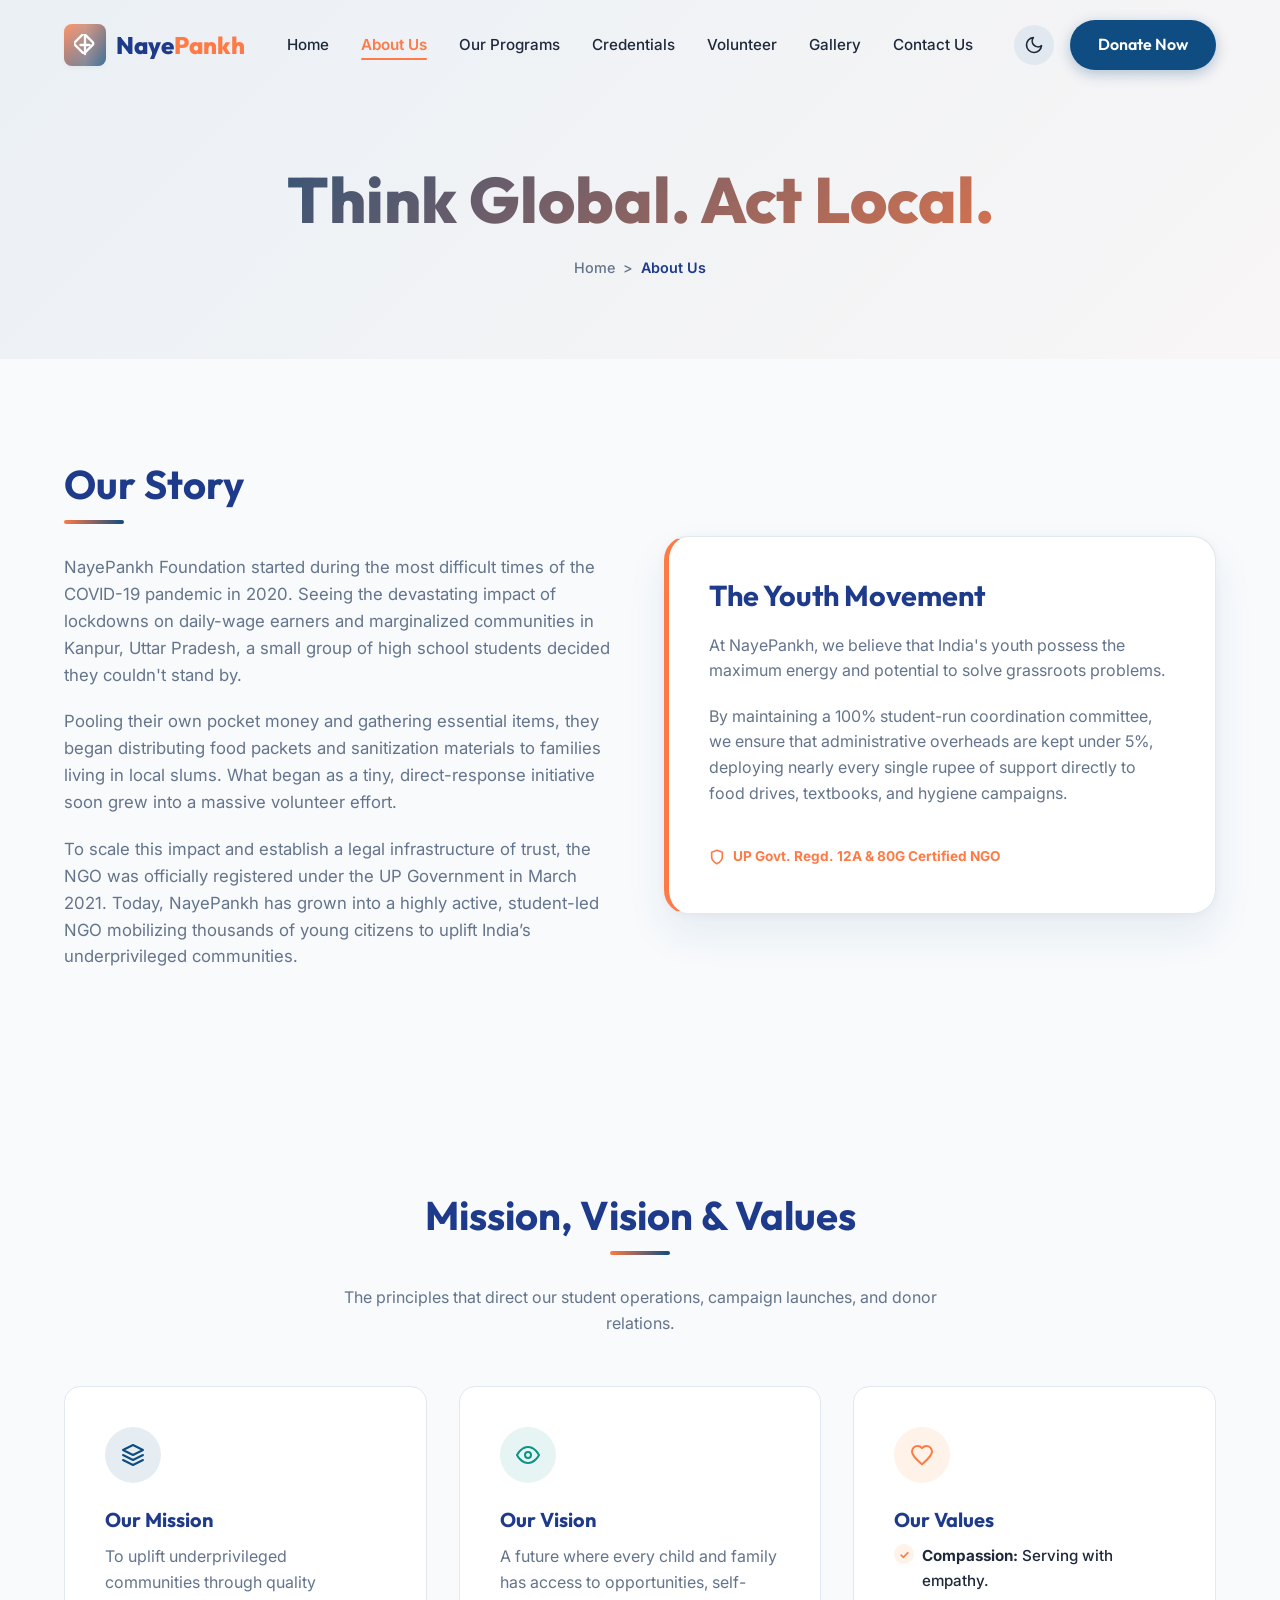
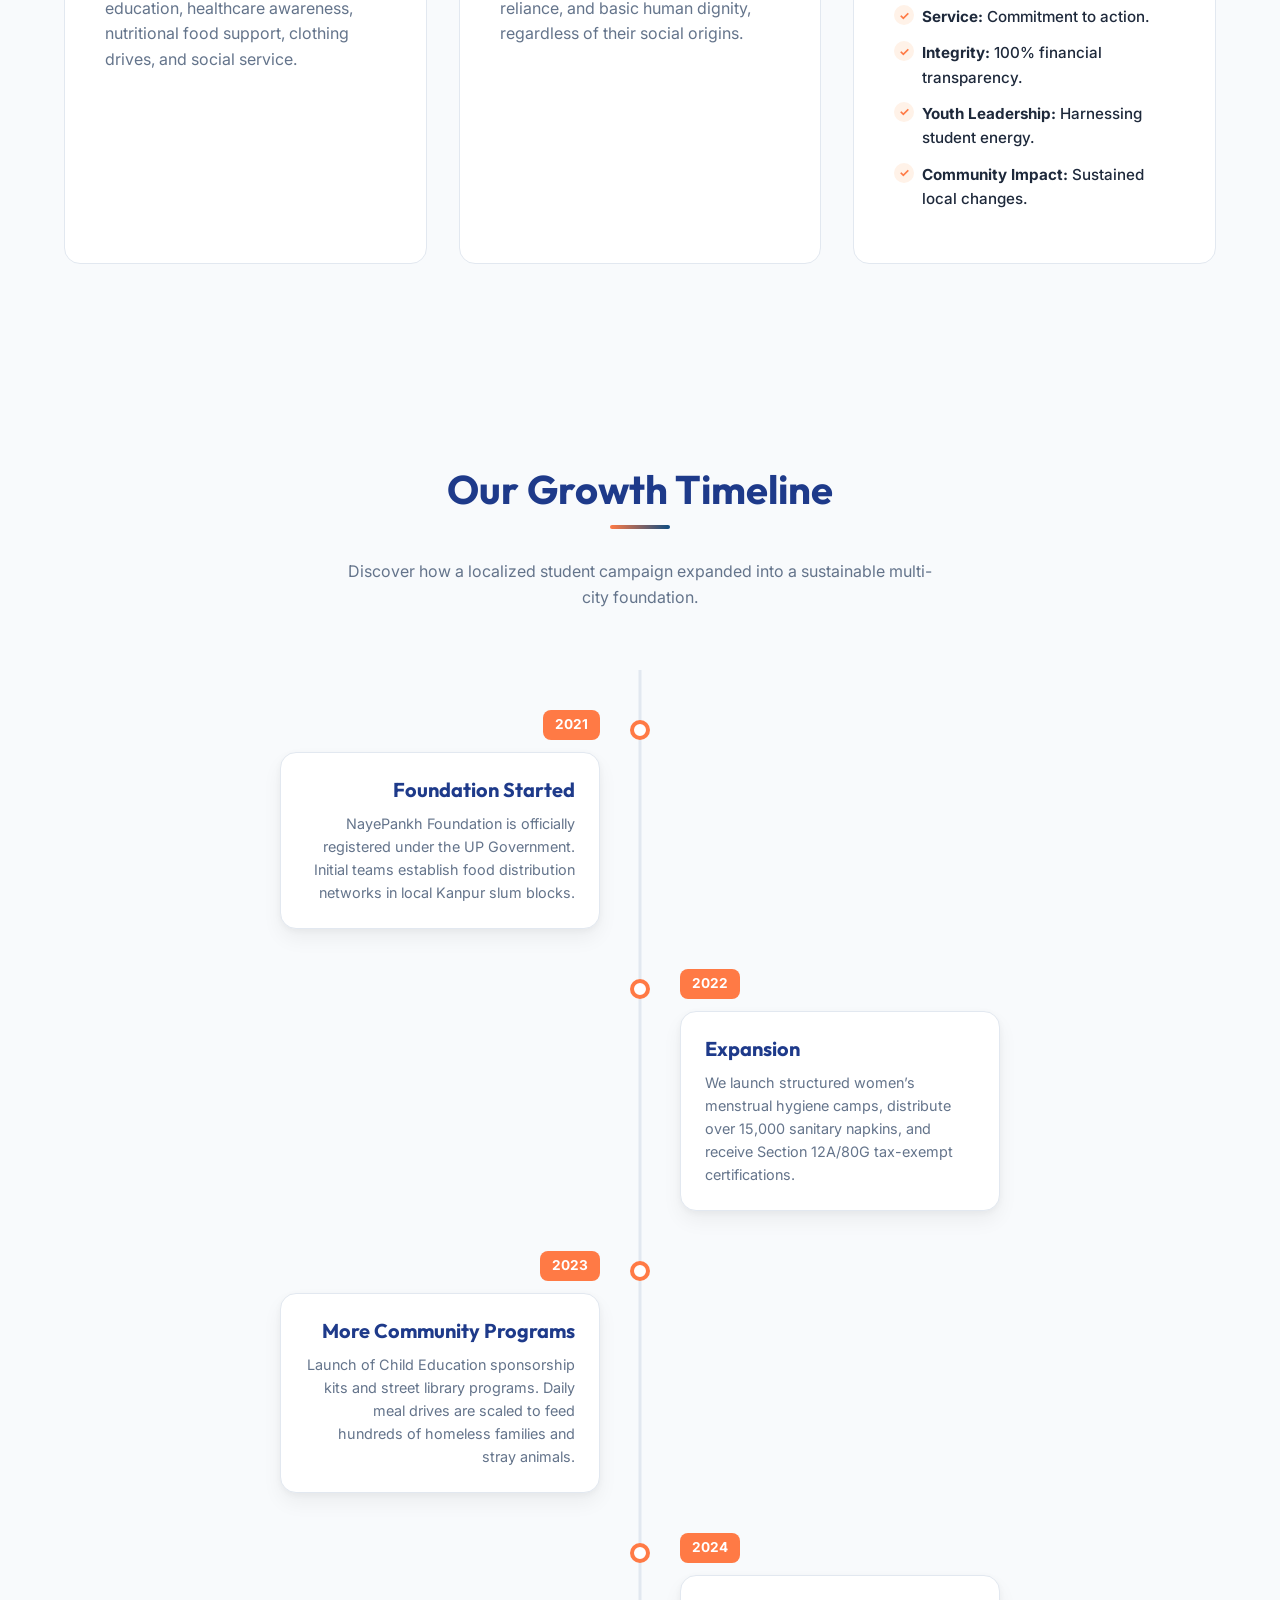
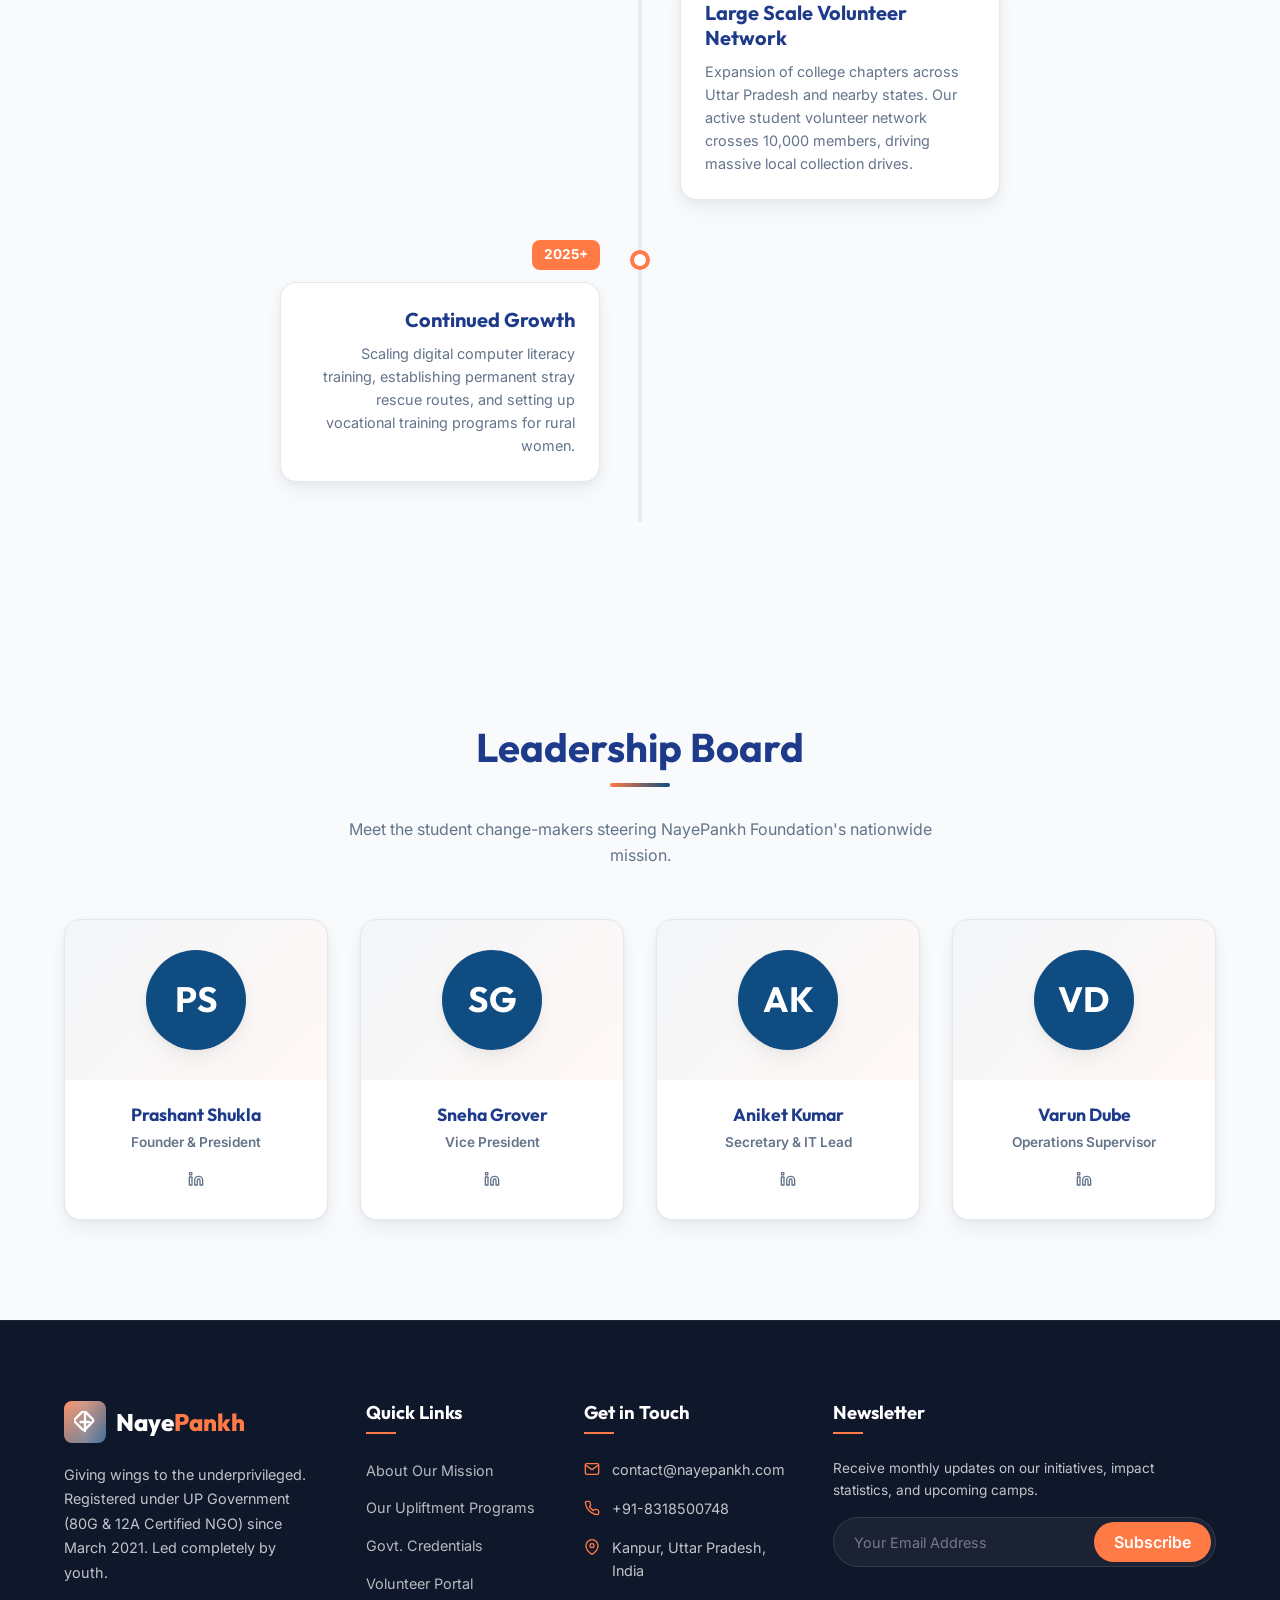
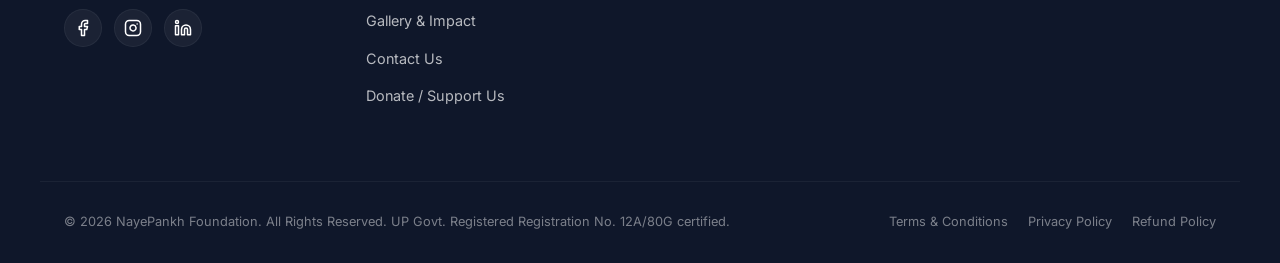
==== about.html @ 816a8b4f "first commit" ====
<!DOCTYPE html>
<html lang="en">
<head>
  <meta charset="UTF-8">
  <meta name="viewport" content="width=device-width, initial-scale=1.0">
  <meta name="description" content="Learn about NayePankh Foundation's journey. Discover our story, mission, vision, values, and timeline of growth since starting during the pandemic in 2021.">
  <title>About Our Mission | NayePankh Foundation</title>
  <link rel="stylesheet" href="css/style.css">
</head>
<body>

  <!-- ==========================================
       HEADER & NAVIGATION
       ========================================== -->
  <header class="navbar-wrapper">
    <div class="container navbar">
      <a href="index.html" class="logo">
        <div class="logo-icon">
          <svg xmlns="http://www.w3.org/2000/svg" width="22" height="22" viewBox="0 0 24 24" fill="none" stroke="currentColor" stroke-width="2.5" stroke-linecap="round" stroke-linejoin="round">
            <path d="M20.37 8.91l-8.17-8.17a2.12 2.12 0 0 0-3 0l-8.17 8.17a2.12 2.12 0 0 0 0 3l8.17 8.17a2.12 2.12 0 0 0 3 0l8.17-8.17a2.12 2.12 0 0 0 0-3z"></path>
            <path d="M12 2v20"></path>
            <path d="M17 12H7"></path>
          </svg>
        </div>
        <div class="logo-text">Naye<span>Pankh</span></div>
      </a>

      <nav>
        <ul class="nav-menu">
          <li><a href="index.html" class="nav-link">Home</a></li>
          <li><a href="about.html" class="nav-link active">About Us</a></li>
          <li><a href="programs.html" class="nav-link">Our Programs</a></li>
          <li><a href="certificates.html" class="nav-link">Credentials</a></li>
          <li><a href="volunteer.html" class="nav-link">Volunteer</a></li>
          <li><a href="gallery.html" class="nav-link">Gallery</a></li>
          <li><a href="contact.html" class="nav-link">Contact Us</a></li>
        </ul>
      </nav>

      <div class="nav-actions">
        <button id="theme-toggle" class="theme-toggle" aria-label="Toggle Dark/Light Mode">
          <!-- SVG icon loaded by JS -->
        </button>
        <a href="donate.html" class="btn btn-primary">Donate Now</a>
        <div class="hamburger" aria-label="Open Mobile Menu" id="hamburger-menu">
          <span></span>
          <span></span>
          <span></span>
        </div>
      </div>
    </div>
  </header>

  <!-- ==========================================
       PAGE HERO
       ========================================== -->
  <section class="page-hero">
    <div class="container reveal-fade">
      <h1 class="text-gradient">Think Global. Act Local.</h1>
      <div class="breadcrumb">
        <a href="index.html">Home</a>
        <span class="breadcrumb-separator">&gt;</span>
        <span class="breadcrumb-current">About Us</span>
      </div>
    </div>
  </section>

  <!-- ==========================================
       OUR STORY SECTION
       ========================================== -->
  <section class="section-padding reveal">
    <div class="container grid-2">
      <div>
        <h2 class="decorated">Our Story</h2>
        <p style="margin-bottom: 20px; font-size: 1.05rem; color: var(--text-muted);">
          NayePankh Foundation started during the most difficult times of the COVID-19 pandemic in 2020. Seeing the devastating impact of lockdowns on daily-wage earners and marginalized communities in Kanpur, Uttar Pradesh, a small group of high school students decided they couldn't stand by.
        </p>
        <p style="margin-bottom: 20px; font-size: 1.05rem; color: var(--text-muted);">
          Pooling their own pocket money and gathering essential items, they began distributing food packets and sanitization materials to families living in local slums. What began as a tiny, direct-response initiative soon grew into a massive volunteer effort.
        </p>
        <p style="margin-bottom: 20px; font-size: 1.05rem; color: var(--text-muted);">
          To scale this impact and establish a legal infrastructure of trust, the NGO was officially registered under the UP Government in March 2021. Today, NayePankh has grown into a highly active, student-led NGO mobilizing thousands of young citizens to uplift India’s underprivileged communities.
        </p>
      </div>

      <div class="founder-card reveal delay-200" style="padding: 40px; border-left: 5px solid var(--accent);">
        <h3 style="margin-bottom: 20px;">The Youth Movement</h3>
        <p style="font-size: 1rem; color: var(--text-muted); margin-bottom: 20px;">
          At NayePankh, we believe that India's youth possess the maximum energy and potential to solve grassroots problems. 
        </p>
        <p style="font-size: 1rem; color: var(--text-muted); margin-bottom: 24px;">
          By maintaining a 100% student-run coordination committee, we ensure that administrative overheads are kept under 5%, deploying nearly every single rupee of support directly to food drives, textbooks, and hygiene campaigns.
        </p>
        <div class="tax-badge" style="display: inline-flex; align-items: center; gap: 8px; font-weight: 700; color: var(--accent);">
          <svg xmlns="http://www.w3.org/2000/svg" width="16" height="16" viewBox="0 0 24 24" fill="none" stroke="currentColor" stroke-width="2.5" stroke-linecap="round" stroke-linejoin="round"><path d="M12 22s8-4 8-10V5l-8-3-8 3v7c0 6 8 10 8 10z"></path></svg>
          UP Govt. Regd. 12A & 80G Certified NGO
        </div>
      </div>
    </div>
  </section>

  <!-- ==========================================
       MISSION, VISION & VALUES SECTION
       ========================================== -->
  <section class="section-padding initiatives-section reveal">
    <div class="container">
      <h2 class="decorated center">Mission, Vision & Values</h2>
      <p style="text-align: center; max-width: 600px; margin: 0 auto 50px auto; color: var(--text-muted);">
        The principles that direct our student operations, campaign launches, and donor relations.
      </p>

      <div class="grid-3">
        <!-- Mission Card -->
        <div class="benefit-card reveal delay-100" style="display: flex; flex-direction: column;">
          <div class="benefit-icon-circle" style="background-color: rgba(15, 76, 129, 0.1); color: var(--primary);">
            <svg xmlns="http://www.w3.org/2000/svg" width="24" height="24" viewBox="0 0 24 24" fill="none" stroke="currentColor" stroke-width="2" stroke-linecap="round" stroke-linejoin="round">
              <polygon points="12 2 2 7 12 12 22 7 12 2"></polygon>
              <polyline points="2 17 12 22 22 17"></polyline>
              <polyline points="2 12 12 17 22 12"></polyline>
            </svg>
          </div>
          <h3>Our Mission</h3>
          <p style="font-size: 1rem; line-height: 1.6; flex: 1;">
            To uplift underprivileged communities through quality education, healthcare awareness, nutritional food support, clothing drives, and social service.
          </p>
        </div>

        <!-- Vision Card -->
        <div class="benefit-card reveal delay-200" style="display: flex; flex-direction: column;">
          <div class="benefit-icon-circle" style="background-color: rgba(13, 148, 136, 0.1); color: var(--secondary);">
            <svg xmlns="http://www.w3.org/2000/svg" width="24" height="24" viewBox="0 0 24 24" fill="none" stroke="currentColor" stroke-width="2" stroke-linecap="round" stroke-linejoin="round">
              <path d="M1 12s4-8 11-8 11 8 11 8-4 8-11 8-11-8-11-8z"></path>
              <circle cx="12" cy="12" r="3"></circle>
            </svg>
          </div>
          <h3>Our Vision</h3>
          <p style="font-size: 1rem; line-height: 1.6; flex: 1;">
            A future where every child and family has access to opportunities, self-reliance, and basic human dignity, regardless of their social origins.
          </p>
        </div>

        <!-- Values Card -->
        <div class="benefit-card reveal delay-300" style="display: flex; flex-direction: column;">
          <div class="benefit-icon-circle">
            <svg xmlns="http://www.w3.org/2000/svg" width="24" height="24" viewBox="0 0 24 24" fill="none" stroke="currentColor" stroke-width="2" stroke-linecap="round" stroke-linejoin="round">
              <path d="M12 21.35l-1.45-1.32C5.4 15.36 2 12.28 2 8.5 2 5.42 4.42 3 7.5 3c1.74 0 3.41.81 4.5 2.09C13.09 3.81 14.76 3 16.5 3 19.58 3 22 5.42 22 8.5c0 3.78-3.4 6.86-8.55 11.54L12 21.35z"></path>
            </svg>
          </div>
          <h3>Our Values</h3>
          <ul class="program-highlights" style="margin-bottom: 0; font-size: 0.95rem; flex: 1;">
            <li><strong>Compassion:</strong> Serving with empathy.</li>
            <li><strong>Service:</strong> Commitment to action.</li>
            <li><strong>Integrity:</strong> 100% financial transparency.</li>
            <li><strong>Youth Leadership:</strong> Harnessing student energy.</li>
            <li><strong>Community Impact:</strong> Sustained local changes.</li>
          </ul>
        </div>
      </div>
    </div>
  </section>

  <!-- ==========================================
       TIMELINE SECTION
       ========================================== -->
  <section class="section-padding reveal">
    <div class="container">
      <h2 class="decorated center">Our Growth Timeline</h2>
      <p style="text-align: center; color: var(--text-muted); max-width: 600px; margin: 0 auto 40px auto;">
        Discover how a localized student campaign expanded into a sustainable multi-city foundation.
      </p>

      <div class="timeline">
        <!-- Year 2021 -->
        <div class="timeline-item reveal-left">
          <span class="timeline-badge">2021</span>
          <div class="timeline-card">
            <h4>Foundation Started</h4>
            <p>NayePankh Foundation is officially registered under the UP Government. Initial teams establish food distribution networks in local Kanpur slum blocks.</p>
          </div>
        </div>

        <!-- Year 2022 -->
        <div class="timeline-item reveal-right">
          <span class="timeline-badge">2022</span>
          <div class="timeline-card">
            <h4>Expansion</h4>
            <p>We launch structured women’s menstrual hygiene camps, distribute over 15,000 sanitary napkins, and receive Section 12A/80G tax-exempt certifications.</p>
          </div>
        </div>

        <!-- Year 2023 -->
        <div class="timeline-item reveal-left">
          <span class="timeline-badge">2023</span>
          <div class="timeline-card">
            <h4>More Community Programs</h4>
            <p>Launch of Child Education sponsorship kits and street library programs. Daily meal drives are scaled to feed hundreds of homeless families and stray animals.</p>
          </div>
        </div>

        <!-- Year 2024 -->
        <div class="timeline-item reveal-right">
          <span class="timeline-badge">2024</span>
          <div class="timeline-card">
            <h4>Large Scale Volunteer Network</h4>
            <p>Expansion of college chapters across Uttar Pradesh and nearby states. Our active student volunteer network crosses 10,000 members, driving massive local collection drives.</p>
          </div>
        </div>

        <!-- Year 2025+ -->
        <div class="timeline-item reveal-left">
          <span class="timeline-badge">2025+</span>
          <div class="timeline-card">
            <h4>Continued Growth</h4>
            <p>Scaling digital computer literacy training, establishing permanent stray rescue routes, and setting up vocational training programs for rural women.</p>
          </div>
        </div>
      </div>
    </div>
  </section>

  <!-- ==========================================
       TEAM SECTION
       ========================================== -->
  <section class="section-padding initiatives-section reveal">
    <div class="container">
      <h2 class="decorated center">Leadership Board</h2>
      <p style="text-align: center; color: var(--text-muted); max-width: 600px; margin: 0 auto 40px auto;">
        Meet the student change-makers steering NayePankh Foundation's nationwide mission.
      </p>

      <div class="team-grid">
        <!-- Member 1 -->
        <div class="team-member reveal delay-100">
          <div class="team-avatar-wrapper">
            <div class="team-avatar-circle">PS</div>
          </div>
          <div class="team-info">
            <h4>Prashant Shukla</h4>
            <p>Founder & President</p>
            <div class="team-socials">
              <a href="#" aria-label="LinkedIn"><svg xmlns="http://www.w3.org/2000/svg" width="16" height="16" viewBox="0 0 24 24" fill="none" stroke="currentColor" stroke-width="2" stroke-linecap="round" stroke-linejoin="round"><path d="M16 8a6 6 0 0 1 6 6v7h-4v-7a2 2 0 0 0-2-2 2 2 0 0 0-2 2v7h-4v-7a6 6 0 0 1 6-6z"></path><rect x="2" y="9" width="4" height="12"></rect><circle cx="4" cy="4" r="2"></circle></svg></a>
            </div>
          </div>
        </div>

        <!-- Member 2 -->
        <div class="team-member reveal delay-200">
          <div class="team-avatar-wrapper">
            <div class="team-avatar-circle">SG</div>
          </div>
          <div class="team-info">
            <h4>Sneha Grover</h4>
            <p>Vice President</p>
            <div class="team-socials">
              <a href="#" aria-label="LinkedIn"><svg xmlns="http://www.w3.org/2000/svg" width="16" height="16" viewBox="0 0 24 24" fill="none" stroke="currentColor" stroke-width="2" stroke-linecap="round" stroke-linejoin="round"><path d="M16 8a6 6 0 0 1 6 6v7h-4v-7a2 2 0 0 0-2-2 2 2 0 0 0-2 2v7h-4v-7a6 6 0 0 1 6-6z"></path><rect x="2" y="9" width="4" height="12"></rect><circle cx="4" cy="4" r="2"></circle></svg></a>
            </div>
          </div>
        </div>

        <!-- Member 3 -->
        <div class="team-member reveal delay-300">
          <div class="team-avatar-wrapper">
            <div class="team-avatar-circle">AK</div>
          </div>
          <div class="team-info">
            <h4>Aniket Kumar</h4>
            <p>Secretary & IT Lead</p>
            <div class="team-socials">
              <a href="#" aria-label="LinkedIn"><svg xmlns="http://www.w3.org/2000/svg" width="16" height="16" viewBox="0 0 24 24" fill="none" stroke="currentColor" stroke-width="2" stroke-linecap="round" stroke-linejoin="round"><path d="M16 8a6 6 0 0 1 6 6v7h-4v-7a2 2 0 0 0-2-2 2 2 0 0 0-2 2v7h-4v-7a6 6 0 0 1 6-6z"></path><rect x="2" y="9" width="4" height="12"></rect><circle cx="4" cy="4" r="2"></circle></svg></a>
            </div>
          </div>
        </div>

        <!-- Member 4 -->
        <div class="team-member reveal delay-400">
          <div class="team-avatar-wrapper">
            <div class="team-avatar-circle">VD</div>
          </div>
          <div class="team-info">
            <h4>Varun Dube</h4>
            <p>Operations Supervisor</p>
            <div class="team-socials">
              <a href="#" aria-label="LinkedIn"><svg xmlns="http://www.w3.org/2000/svg" width="16" height="16" viewBox="0 0 24 24" fill="none" stroke="currentColor" stroke-width="2" stroke-linecap="round" stroke-linejoin="round"><path d="M16 8a6 6 0 0 1 6 6v7h-4v-7a2 2 0 0 0-2-2 2 2 0 0 0-2 2v7h-4v-7a6 6 0 0 1 6-6z"></path><rect x="2" y="9" width="4" height="12"></rect><circle cx="4" cy="4" r="2"></circle></svg></a>
            </div>
          </div>
        </div>
      </div>
    </div>
  </section>

  <!-- ==========================================
       FOOTER
       ========================================== -->
  <footer class="footer">
    <div class="container footer-grid">
      <div class="footer-col footer-about">
        <a href="index.html" class="logo" style="color: white; margin-bottom: 20px;">
          <div class="logo-icon">
            <svg xmlns="http://www.w3.org/2000/svg" width="22" height="22" viewBox="0 0 24 24" fill="none" stroke="currentColor" stroke-width="2.5" stroke-linecap="round" stroke-linejoin="round">
              <path d="M20.37 8.91l-8.17-8.17a2.12 2.12 0 0 0-3 0l-8.17 8.17a2.12 2.12 0 0 0 0 3l8.17 8.17a2.12 2.12 0 0 0 3 0l8.17-8.17a2.12 2.12 0 0 0 0-3z"></path>
              <path d="M12 2v20"></path>
              <path d="M17 12H7"></path>
            </svg>
          </div>
          <div class="logo-text">Naye<span>Pankh</span></div>
        </a>
        <p>
          Giving wings to the underprivileged. Registered under UP Government (80G & 12A Certified NGO) since March 2021. Led completely by youth.
        </p>
        
        <div class="social-icons">
          <a href="#" class="social-icon" aria-label="Facebook"><svg xmlns="http://www.w3.org/2000/svg" width="18" height="18" viewBox="0 0 24 24" fill="none" stroke="currentColor" stroke-width="2" stroke-linecap="round" stroke-linejoin="round"><path d="M18 2h-3a5 5 0 0 0-5 5v3H7v4h3v8h4v-8h3l1-4h-4V7a1 1 0 0 1 1-1h3z"></path></svg></a>
          <a href="#" class="social-icon" aria-label="Instagram"><svg xmlns="http://www.w3.org/2000/svg" width="18" height="18" viewBox="0 0 24 24" fill="none" stroke="currentColor" stroke-width="2" stroke-linecap="round" stroke-linejoin="round"><rect x="2" y="2" width="20" height="20" rx="5" ry="5"></rect><path d="M16 11.37A4 4 0 1 1 12.63 8 4 4 0 0 1 16 11.37z"></path><line x1="17.5" y1="6.5" x2="17.51" y2="6.5"></line></svg></a>
          <a href="#" class="social-icon" aria-label="LinkedIn"><svg xmlns="http://www.w3.org/2000/svg" width="18" height="18" viewBox="0 0 24 24" fill="none" stroke="currentColor" stroke-width="2" stroke-linecap="round" stroke-linejoin="round"><path d="M16 8a6 6 0 0 1 6 6v7h-4v-7a2 2 0 0 0-2-2 2 2 0 0 0-2 2v7h-4v-7a6 6 0 0 1 6-6z"></path><rect x="2" y="9" width="4" height="12"></rect><circle cx="4" cy="4" r="2"></circle></svg></a>
        </div>
      </div>

      <div class="footer-col">
        <h4>Quick Links</h4>
        <ul class="footer-links">
          <li><a href="about.html">About Our Mission</a></li>
          <li><a href="programs.html">Our Upliftment Programs</a></li>
          <li><a href="certificates.html">Govt. Credentials</a></li>
          <li><a href="volunteer.html">Volunteer Portal</a></li>
          <li><a href="gallery.html">Gallery & Impact</a></li>
          <li><a href="contact.html">Contact Us</a></li>
          <li><a href="donate.html">Donate / Support Us</a></li>
        </ul>
      </div>

      <div class="footer-col">
        <h4>Get in Touch</h4>
        <ul class="footer-contact">
          <li>
            <svg xmlns="http://www.w3.org/2000/svg" width="16" height="16" viewBox="0 0 24 24" fill="none" stroke="currentColor" stroke-width="2" stroke-linecap="round" stroke-linejoin="round"><path d="M4 4h16c1.1 0 2 .9 2 2v12c0 1.1-.9 2-2 2H4c-1.1 0-2-.9-2-2V6c0-1.1.9-2 2-2z"></path><polyline points="22,6 12,13 2,6"></polyline></svg>
            contact@nayepankh.com
          </li>
          <li>
            <svg xmlns="http://www.w3.org/2000/svg" width="16" height="16" viewBox="0 0 24 24" fill="none" stroke="currentColor" stroke-width="2" stroke-linecap="round" stroke-linejoin="round"><path d="M22 16.92v3a2 2 0 0 1-2.18 2 19.79 19.79 0 0 1-8.63-3.07 19.5 19.5 0 0 1-6-6 19.79 19.79 0 0 1-3.07-8.67A2 2 0 0 1 4.11 2h3a2 2 0 0 1 2 1.72 12.84 12.84 0 0 0 .7 2.81 2 2 0 0 1-.45 2.11L8.09 9.91a16 16 0 0 0 6 6l1.27-1.27a2 2 0 0 1 2.11-.45 12.84 12.84 0 0 0 2.81.7A2 2 0 0 1 22 16.92z"></path></svg>
            +91-8318500748
          </li>
          <li>
            <svg xmlns="http://www.w3.org/2000/svg" width="16" height="16" viewBox="0 0 24 24" fill="none" stroke="currentColor" stroke-width="2" stroke-linecap="round" stroke-linejoin="round"><path d="M21 10c0 7-9 13-9 13s-9-6-9-13a9 9 0 0 1 18 0z"></path><circle cx="12" cy="10" r="3"></circle></svg>
            Kanpur, Uttar Pradesh, India
          </li>
        </ul>
      </div>

      <div class="footer-col">
        <h4>Newsletter</h4>
        <p style="font-size: 0.85rem; margin-bottom: 15px;">Receive monthly updates on our initiatives, impact statistics, and upcoming camps.</p>
        <form class="subscribe-form" id="newsletter-form">
          <input type="email" placeholder="Your Email Address" required aria-label="Email Address">
          <button type="submit">Subscribe</button>
        </form>
      </div>
    </div>

    <div class="container footer-bottom">
      <p>&copy; 2026 NayePankh Foundation. All Rights Reserved. UP Govt. Registered Registration No. 12A/80G certified.</p>
      <div class="footer-bottom-links">
        <a href="#">Terms & Conditions</a>
        <a href="#">Privacy Policy</a>
        <a href="#">Refund Policy</a>
      </div>
    </div>
  </footer>

  <script src="js/main.js"></script>
</body>
</html>
---- css/style.css ----
/* 
 * NayePankh Foundation - Design System & Stylesheet
 * Custom styles, glassmorphism, responsive utilities, and micro-interactions
 */

@import url('https://fonts.googleapis.com/css2?family=Inter:wght@300;400;500;600;700&family=Outfit:wght@400;500;600;700;800&display=swap');

/* ==========================================
   CSS VARIABLES & DESIGN TOKENS
   ========================================== */
:root {
  /* Colors */
  --primary: #0F4C81;          /* Trust Navy */
  --primary-light: #2563EB;    /* Electric Blue */
  --primary-dark: #1E3A8A;     /* Deep Blue */
  --primary-rgb: 15, 76, 129;
  
  --accent: #FF7A45;           /* Hope Orange */
  --accent-light: #FFF2E8;     /* Soft Tint */
  --accent-dark: #E0531E;      /* Strong Orange */
  --accent-rgb: 255, 122, 69;

  --secondary: #0D9488;        /* Hygiene Teal */
  --secondary-light: #F0FDFA;  /* Teal Tint */
  --secondary-rgb: 13, 148, 136;

  --success: #10B981;
  --danger: #EF4444;
  --warning: #F59E0B;
  
  /* Neutral Palette */
  --bg-main: #F8FAFC;
  --bg-card: #FFFFFF;
  --bg-dark: #0F172A;          /* Slate 900 */
  --text-main: #1E293B;        /* Slate 800 */
  --text-muted: #64748B;       /* Slate 500 */
  --text-light: #F1F5F9;       /* Slate 100 */
  --border-color: #E2E8F0;     /* Slate 200 */
  --border-focus: #93C5FD;
  
  /* Fonts */
  --font-title: 'Outfit', sans-serif;
  --font-body: 'Inter', sans-serif;
  
  /* Shadows */
  --shadow-sm: 0 2px 4px rgba(0, 0, 0, 0.04);
  --shadow-md: 0 10px 20px rgba(0, 0, 0, 0.05), 0 2px 6px rgba(0, 0, 0, 0.04);
  --shadow-lg: 0 20px 40px rgba(15, 76, 129, 0.08), 0 1px 10px rgba(0, 0, 0, 0.04);
  --shadow-accent: 0 10px 20px rgba(255, 122, 69, 0.2);
  --shadow-inset: inset 0 2px 4px rgba(0, 0, 0, 0.06);

  /* Border Radii */
  --radius-sm: 8px;
  --radius-md: 16px;
  --radius-lg: 24px;
  --radius-round: 50px;
  
  /* Transitions */
  --transition-fast: 0.2s cubic-bezier(0.4, 0, 0.2, 1);
  --transition-normal: 0.3s cubic-bezier(0.4, 0, 0.2, 1);
  --transition-slow: 0.5s cubic-bezier(0.4, 0, 0.2, 1);
}

/* Dark Mode Overrides */
[data-theme="dark"] {
  --bg-main: #0B0F19;
  --bg-card: #151F32;
  --text-main: #F1F5F9;
  --text-muted: #94A3B8;
  --border-color: #1E293B;
  --shadow-md: 0 10px 20px rgba(0, 0, 0, 0.3);
  --shadow-lg: 0 20px 40px rgba(0, 0, 0, 0.4);
}

/* ==========================================
   BASE STYLES & RESET
   ========================================== */
*, *::before, *::after {
  box-sizing: border-box;
  margin: 0;
  padding: 0;
}

html {
  scroll-behavior: smooth;
  font-size: 16px;
}

body {
  font-family: var(--font-body);
  background-color: var(--bg-main);
  color: var(--text-main);
  line-height: 1.6;
  overflow-x: hidden;
  transition: background-color var(--transition-normal), color var(--transition-normal);
}

img {
  max-width: 100%;
  height: auto;
  display: block;
}

a {
  text-decoration: none;
  color: inherit;
  transition: color var(--transition-fast);
}

button, input, textarea, select {
  font-family: inherit;
  font-size: inherit;
  outline: none;
  border: none;
}

/* Custom Scrollbar */
::-webkit-scrollbar {
  width: 10px;
}
::-webkit-scrollbar-track {
  background: var(--bg-main);
}
::-webkit-scrollbar-thumb {
  background: #CBD5E1;
  border-radius: var(--radius-round);
  border: 2px solid var(--bg-main);
}
::-webkit-scrollbar-thumb:hover {
  background: var(--text-muted);
}

/* ==========================================
   TYPOGRAPHY
   ========================================== */
h1, h2, h3, h4, h5, h6 {
  font-family: var(--font-title);
  font-weight: 700;
  line-height: 1.25;
  color: var(--primary-dark);
}

[data-theme="dark"] h1, 
[data-theme="dark"] h2, 
[data-theme="dark"] h3, 
[data-theme="dark"] h4 {
  color: #FFFFFF;
}

h1 { font-size: clamp(2.5rem, 5vw, 4rem); }
h2 { font-size: clamp(1.8rem, 4vw, 2.5rem); position: relative; padding-bottom: 15px; margin-bottom: 30px; }
h3 { font-size: clamp(1.3rem, 2.5vw, 1.8rem); }
h4 { font-size: 1.25rem; }

/* Section Title decoration */
h2.decorated::after {
  content: '';
  position: absolute;
  bottom: 0;
  left: 0;
  width: 60px;
  height: 4px;
  background: linear-gradient(90deg, var(--accent), var(--primary));
  border-radius: var(--radius-round);
}

h2.decorated.center {
  text-align: center;
}
h2.decorated.center::after {
  left: 50%;
  transform: translateX(-50%);
}

.text-gradient {
  background: linear-gradient(135deg, var(--primary) 0%, var(--accent) 100%);
  -webkit-background-clip: text;
  -webkit-text-fill-color: transparent;
}

/* ==========================================
   LAYOUT UTILITIES
   ========================================== */
.container {
  width: 100%;
  max-width: 1200px;
  margin: 0 auto;
  padding: 0 24px;
}

.section-padding {
  padding: 100px 0;
}

.grid-2 {
  display: grid;
  grid-template-columns: repeat(2, 1fr);
  gap: 48px;
  align-items: center;
}

.grid-3 {
  display: grid;
  grid-template-columns: repeat(3, 1fr);
  gap: 32px;
}

.grid-4 {
  display: grid;
  grid-template-columns: repeat(4, 1fr);
  gap: 24px;
}

/* Flex utilities */
.flex-between { display: flex; justify-content: space-between; align-items: center; }
.flex-center { display: flex; justify-content: center; align-items: center; }

/* ==========================================
   BUTTONS & ACTIONS
   ========================================== */
.btn {
  display: inline-flex;
  align-items: center;
  gap: 8px;
  padding: 12px 28px;
  border-radius: var(--radius-round);
  font-weight: 600;
  font-family: var(--font-title);
  cursor: pointer;
  transition: all var(--transition-normal);
  position: relative;
  overflow: hidden;
  z-index: 1;
}

.btn-primary {
  background: var(--primary);
  color: #FFFFFF;
  box-shadow: 0 4px 14px rgba(15, 76, 129, 0.3);
}
.btn-primary:hover {
  background: var(--primary-light);
  transform: translateY(-2px);
  box-shadow: 0 6px 20px rgba(15, 76, 129, 0.4);
}

.btn-accent {
  background: var(--accent);
  color: #FFFFFF;
  box-shadow: var(--shadow-accent);
}
.btn-accent:hover {
  background: var(--accent-dark);
  transform: translateY(-2px);
  box-shadow: 0 12px 24px rgba(255, 122, 69, 0.35);
}

.btn-outline {
  background: transparent;
  color: var(--primary);
  border: 2px solid var(--primary);
}
.btn-outline:hover {
  background: rgba(15, 76, 129, 0.05);
  transform: translateY(-2px);
}

.btn-white {
  background: #FFFFFF;
  color: var(--primary-dark);
  box-shadow: var(--shadow-md);
}
.btn-white:hover {
  background: var(--bg-main);
  transform: translateY(-2px);
}

/* ==========================================
   HEADER & FLOATING NAVBAR
   ========================================== */
.navbar-wrapper {
  position: fixed;
  top: 0;
  left: 0;
  width: 100%;
  z-index: 1000;
  padding: 20px 0;
  transition: padding var(--transition-normal), background-color var(--transition-normal);
}

.navbar-wrapper.scrolled {
  padding: 12px 0;
  background-color: rgba(255, 255, 255, 0.85);
  backdrop-filter: blur(20px);
  -webkit-backdrop-filter: blur(20px);
  border-bottom: 1px solid rgba(226, 232, 240, 0.8);
  box-shadow: var(--shadow-sm);
}

[data-theme="dark"] .navbar-wrapper.scrolled {
  background-color: rgba(11, 15, 25, 0.85);
  border-bottom: 1px solid rgba(30, 41, 59, 0.8);
}

.navbar {
  display: flex;
  justify-content: space-between;
  align-items: center;
}

/* Logo Design */
.logo {
  display: flex;
  align-items: center;
  gap: 10px;
  font-family: var(--font-title);
  font-weight: 800;
  font-size: 1.5rem;
  color: var(--primary-dark);
}
.logo-icon {
  width: 42px;
  height: 42px;
  background: linear-gradient(135deg, var(--accent), var(--primary));
  border-radius: var(--radius-sm);
  display: flex;
  align-items: center;
  justify-content: center;
  color: white;
  box-shadow: var(--shadow-sm);
  font-size: 1.3rem;
  font-weight: 800;
  position: relative;
  overflow: hidden;
}
.logo-icon::after {
  content: '';
  position: absolute;
  top: -50%;
  left: -50%;
  width: 200%;
  height: 200%;
  background: linear-gradient(45deg, transparent, rgba(255, 255, 255, 0.3), transparent);
  transform: rotate(45deg);
  transition: transform var(--transition-slow);
}
.logo:hover .logo-icon::after {
  transform: translate(50%, 50%) rotate(45deg);
}

.logo-text span {
  color: var(--accent);
}

/* Nav Links */
.nav-menu {
  display: flex;
  list-style: none;
  gap: 32px;
  align-items: center;
}

.nav-link {
  font-weight: 500;
  font-size: 0.95rem;
  color: var(--text-main);
  position: relative;
  padding: 6px 0;
}
.nav-link::after {
  content: '';
  position: absolute;
  bottom: 0;
  left: 0;
  width: 0;
  height: 2px;
  background-color: var(--accent);
  border-radius: var(--radius-round);
  transition: width var(--transition-normal);
}
.nav-link:hover::after,
.nav-link.active::after {
  width: 100%;
}
.nav-link.active {
  color: var(--accent);
  font-weight: 600;
}

/* Actions in Nav */
.nav-actions {
  display: flex;
  align-items: center;
  gap: 16px;
}

/* Theme Switcher Toggle */
.theme-toggle {
  width: 40px;
  height: 40px;
  border-radius: var(--radius-round);
  background-color: var(--border-color);
  color: var(--text-main);
  cursor: pointer;
  display: flex;
  align-items: center;
  justify-content: center;
  transition: all var(--transition-normal);
}
.theme-toggle:hover {
  background-color: var(--primary-light);
  color: white;
}

/* Mobile Toggle Hamburger */
.hamburger {
  display: none;
  flex-direction: column;
  gap: 6px;
  cursor: pointer;
  padding: 5px;
  z-index: 1001;
}
.hamburger span {
  display: block;
  width: 25px;
  height: 3px;
  background-color: var(--primary-dark);
  border-radius: 3px;
  transition: all var(--transition-normal);
}

[data-theme="dark"] .hamburger span {
  background-color: white;
}

/* ==========================================
   HERO SECTION
   ========================================== */
.hero {
  padding: 160px 0 100px 0;
  background: radial-gradient(circle at 80% 20%, rgba(255, 122, 69, 0.05), transparent 40%),
              radial-gradient(circle at 10% 80%, rgba(37, 99, 235, 0.04), transparent 40%);
  position: relative;
  overflow: hidden;
}

.hero-content {
  max-width: 600px;
}

.tagline {
  display: inline-flex;
  align-items: center;
  gap: 8px;
  background: var(--accent-light);
  color: var(--accent-dark);
  padding: 8px 16px;
  border-radius: var(--radius-round);
  font-weight: 600;
  font-size: 0.85rem;
  text-transform: uppercase;
  letter-spacing: 1px;
  margin-bottom: 24px;
}

[data-theme="dark"] .tagline {
  background: rgba(255, 122, 69, 0.1);
  color: #FFA382;
}

.hero h1 {
  margin-bottom: 24px;
  color: var(--primary-dark);
  font-weight: 800;
}

.hero-description {
  font-size: 1.15rem;
  color: var(--text-muted);
  margin-bottom: 40px;
}

.hero-btns {
  display: flex;
  gap: 16px;
  flex-wrap: wrap;
}

.hero-image-wrapper {
  position: relative;
  width: 100%;
  display: flex;
  justify-content: center;
}

.hero-image-card {
  position: relative;
  border-radius: var(--radius-lg);
  overflow: hidden;
  box-shadow: var(--shadow-lg);
  transform: perspective(1000px) rotateY(-5deg) rotateX(5deg);
  transition: transform var(--transition-slow);
}
.hero-image-card:hover {
  transform: perspective(1000px) rotateY(0deg) rotateX(0deg);
}

.hero-image-card img {
  border-radius: var(--radius-lg);
  width: 100%;
  max-height: 480px;
  object-fit: cover;
}

/* Overlapping Floating Badge */
.hero-badge {
  position: absolute;
  bottom: 30px;
  left: -20px;
  background: rgba(255, 255, 255, 0.85);
  backdrop-filter: blur(10px);
  -webkit-backdrop-filter: blur(10px);
  padding: 20px;
  border-radius: var(--radius-md);
  box-shadow: var(--shadow-lg);
  border: 1px solid rgba(255, 255, 255, 0.5);
  display: flex;
  align-items: center;
  gap: 16px;
  z-index: 2;
  animation: float 4s ease-in-out infinite;
}

[data-theme="dark"] .hero-badge {
  background: rgba(21, 31, 50, 0.85);
  border-color: rgba(255, 255, 255, 0.1);
}

.hero-badge-icon {
  width: 50px;
  height: 50px;
  background: var(--accent);
  color: white;
  border-radius: 50%;
  display: flex;
  align-items: center;
  justify-content: center;
  font-size: 1.5rem;
}

.hero-badge-txt h4 {
  font-size: 1.5rem;
  color: var(--primary-dark);
}
.hero-badge-txt p {
  font-size: 0.85rem;
  color: var(--text-muted);
  font-weight: 500;
}

/* ==========================================
   STATISTICS BAR
   ========================================== */
.stats-section {
  background-color: var(--bg-card);
  border-top: 1px solid var(--border-color);
  border-bottom: 1px solid var(--border-color);
  padding: 40px 0;
  box-shadow: var(--shadow-sm);
  transition: background-color var(--transition-normal);
}

.stats-grid {
  display: grid;
  grid-template-columns: repeat(4, 1fr);
  gap: 24px;
  text-align: center;
}

.stat-item h3 {
  font-size: 3rem;
  color: var(--accent);
  margin-bottom: 5px;
  font-weight: 800;
}

.stat-item p {
  color: var(--text-muted);
  font-weight: 600;
  font-size: 0.95rem;
}

/* ==========================================
   ABOUT SUMMARY & FOUNDER DIALOGUE
   ========================================== */
.founder-section {
  background: radial-gradient(circle at 10% 20%, rgba(13, 148, 136, 0.03), transparent 30%);
}

.founder-card {
  background-color: var(--bg-card);
  border-radius: var(--radius-lg);
  padding: 48px;
  box-shadow: var(--shadow-lg);
  border: 1px solid var(--border-color);
  position: relative;
  transition: transform var(--transition-normal);
}
.founder-card:hover {
  transform: translateY(-5px);
}

.quote-icon {
  position: absolute;
  top: -30px;
  right: 50px;
  font-size: 6rem;
  color: rgba(255, 122, 69, 0.08);
  font-family: serif;
  line-height: 1;
}

.founder-quote {
  font-size: 1.25rem;
  font-style: italic;
  color: var(--text-main);
  margin-bottom: 30px;
  position: relative;
  z-index: 1;
  font-weight: 500;
}

.founder-profile {
  display: flex;
  align-items: center;
  gap: 20px;
}

.founder-avatar {
  width: 70px;
  height: 70px;
  border-radius: 50%;
  background: linear-gradient(135deg, var(--accent), var(--primary));
  color: white;
  display: flex;
  align-items: center;
  justify-content: center;
  font-family: var(--font-title);
  font-size: 1.8rem;
  font-weight: 700;
  box-shadow: var(--shadow-sm);
}

.founder-info h4 {
  color: var(--primary-dark);
  font-size: 1.15rem;
  margin-bottom: 4px;
}
.founder-info p {
  color: var(--text-muted);
  font-size: 0.85rem;
  font-weight: 600;
}

/* ==========================================
   INITIATIVES TABS
   ========================================== */
.initiatives-section {
  background-color: var(--bg-main);
}

.tabs-container {
  margin-top: 40px;
}

.tabs-list {
  display: flex;
  justify-content: center;
  gap: 16px;
  margin-bottom: 48px;
  flex-wrap: wrap;
}

.tab-btn {
  padding: 12px 24px;
  border-radius: var(--radius-round);
  background: var(--bg-card);
  color: var(--text-muted);
  font-weight: 600;
  font-family: var(--font-title);
  cursor: pointer;
  border: 1px solid var(--border-color);
  box-shadow: var(--shadow-sm);
  transition: all var(--transition-normal);
}
.tab-btn:hover {
  background: rgba(15, 76, 129, 0.05);
  color: var(--primary-dark);
}
.tab-btn.active {
  background: var(--primary);
  color: white;
  border-color: var(--primary);
  box-shadow: 0 4px 12px rgba(15, 76, 129, 0.2);
}

.tab-content {
  display: none;
  animation: fadeIn var(--transition-slow);
}
.tab-content.active {
  display: block;
}

.program-card {
  background-color: var(--bg-card);
  border-radius: var(--radius-lg);
  overflow: hidden;
  box-shadow: var(--shadow-lg);
  border: 1px solid var(--border-color);
  display: flex;
  align-items: stretch;
}

.program-img {
  flex: 1.1;
  min-height: 380px;
  position: relative;
  overflow: hidden;
}
.program-img img {
  width: 100%;
  height: 100%;
  object-fit: cover;
  transition: transform var(--transition-slow);
}
.program-card:hover .program-img img {
  transform: scale(1.05);
}

.program-info {
  flex: 1;
  padding: 48px;
  display: flex;
  flex-direction: column;
  justify-content: center;
}

.program-tag {
  align-self: flex-start;
  font-size: 0.75rem;
  font-weight: 700;
  text-transform: uppercase;
  letter-spacing: 1px;
  padding: 6px 12px;
  border-radius: var(--radius-sm);
  margin-bottom: 20px;
}
.tag-edu { background-color: #EFF6FF; color: #1D4ED8; }
.tag-hyg { background-color: #ECFDF5; color: #047857; }
.tag-food { background-color: #FEF3C7; color: #D97706; }
.tag-ani { background-color: #FAF5FF; color: #7E22CE; }

[data-theme="dark"] .tag-edu { background-color: rgba(29, 78, 216, 0.15); color: #93C5FD; }
[data-theme="dark"] .tag-hyg { background-color: rgba(4, 120, 87, 0.15); color: #6EE7B7; }
[data-theme="dark"] .tag-food { background-color: rgba(217, 119, 6, 0.15); color: #FCD34D; }
[data-theme="dark"] .tag-ani { background-color: rgba(126, 34, 206, 0.15); color: #E9D5FF; }

.program-info h3 {
  margin-bottom: 16px;
}
.program-info p {
  color: var(--text-muted);
  margin-bottom: 24px;
}

.program-highlights {
  list-style: none;
  margin-bottom: 32px;
}
.program-highlights li {
  position: relative;
  padding-left: 28px;
  margin-bottom: 12px;
  font-weight: 500;
  color: var(--text-main);
}
.program-highlights li::before {
  content: "✓";
  position: absolute;
  left: 0;
  top: 0;
  width: 20px;
  height: 20px;
  background: var(--accent-light);
  color: var(--accent);
  border-radius: 50%;
  display: flex;
  align-items: center;
  justify-content: center;
  font-size: 0.75rem;
  font-weight: 700;
}

[data-theme="dark"] .program-highlights li::before {
  background: rgba(255, 122, 69, 0.1);
}

/* ==========================================
   DONATION CALCULATOR SECTION
   ========================================== */
.calculator-section {
  background: linear-gradient(135deg, rgba(15, 76, 129, 0.05) 0%, rgba(255, 122, 69, 0.03) 100%);
  position: relative;
}

.calc-grid {
  display: grid;
  grid-template-columns: 1.2fr 0.8fr;
  gap: 48px;
  align-items: start;
}

.calc-box {
  background-color: var(--bg-card);
  border-radius: var(--radius-lg);
  padding: 40px;
  box-shadow: var(--shadow-lg);
  border: 1px solid var(--border-color);
  transition: transform var(--transition-normal);
}

.calc-box h3 {
  margin-bottom: 24px;
}

.donation-presets {
  display: grid;
  grid-template-columns: repeat(4, 1fr);
  gap: 16px;
  margin-bottom: 30px;
}

.preset-btn {
  padding: 16px;
  border-radius: var(--radius-md);
  border: 2px solid var(--border-color);
  background: var(--bg-card);
  color: var(--text-main);
  font-weight: 700;
  font-family: var(--font-title);
  cursor: pointer;
  transition: all var(--transition-normal);
  font-size: 1.15rem;
}
.preset-btn:hover {
  border-color: var(--primary-light);
  background: rgba(37, 99, 235, 0.02);
}
.preset-btn.active {
  background: var(--primary);
  color: white;
  border-color: var(--primary);
  box-shadow: 0 4px 12px rgba(15, 76, 129, 0.2);
}

.custom-amount-wrapper {
  position: relative;
  margin-bottom: 32px;
}
.currency-symbol {
  position: absolute;
  left: 20px;
  top: 50%;
  transform: translateY(-50%);
  font-size: 1.8rem;
  font-weight: 700;
  color: var(--text-muted);
  font-family: var(--font-title);
}
.custom-amount-input {
  width: 100%;
  padding: 18px 20px 18px 50px;
  border-radius: var(--radius-md);
  border: 2px solid var(--border-color);
  font-size: 1.8rem;
  font-weight: 700;
  font-family: var(--font-title);
  background: var(--bg-card);
  color: var(--text-main);
  transition: border-color var(--transition-fast);
}
.custom-amount-input:focus {
  border-color: var(--primary-light);
}

/* Range slider styling */
.slider-container {
  margin-bottom: 30px;
}
.amount-slider {
  -webkit-appearance: none;
  width: 100%;
  height: 8px;
  border-radius: var(--radius-round);
  background: var(--border-color);
  outline: none;
  margin-bottom: 12px;
}
.amount-slider::-webkit-slider-thumb {
  -webkit-appearance: none;
  appearance: none;
  width: 24px;
  height: 24px;
  border-radius: 50%;
  background: var(--accent);
  cursor: pointer;
  box-shadow: var(--shadow-sm);
  transition: transform var(--transition-fast);
}
.amount-slider::-webkit-slider-thumb:hover {
  transform: scale(1.2);
}

.calc-impact-box {
  background: var(--accent-light);
  border-radius: var(--radius-md);
  padding: 30px;
  border-left: 5px solid var(--accent);
}

[data-theme="dark"] .calc-impact-box {
  background: rgba(255, 122, 69, 0.05);
}

.calc-impact-box h4 {
  font-size: 0.85rem;
  color: var(--accent-dark);
  text-transform: uppercase;
  letter-spacing: 1px;
  margin-bottom: 12px;
}
.impact-text {
  font-size: 1.35rem;
  font-weight: 700;
  color: var(--primary-dark);
  line-height: 1.4;
}

[data-theme="dark"] .impact-text {
  color: #FFFFFF;
}

.tax-badge {
  display: inline-flex;
  align-items: center;
  gap: 8px;
  margin-top: 16px;
  font-size: 0.85rem;
  font-weight: 600;
  color: var(--secondary);
}

/* Card representation of Tax Relief info */
.tax-card {
  background-color: var(--bg-card);
  border-radius: var(--radius-lg);
  padding: 40px;
  box-shadow: var(--shadow-md);
  border: 1px solid var(--border-color);
  height: 100%;
  display: flex;
  flex-direction: column;
  justify-content: center;
}

.tax-card h4 {
  font-size: 1.5rem;
  margin-bottom: 16px;
  color: var(--primary-dark);
}
.tax-card p {
  color: var(--text-muted);
  margin-bottom: 24px;
  font-size: 0.95rem;
}
.tax-benefits {
  list-style: none;
}
.tax-benefits li {
  display: flex;
  gap: 12px;
  align-items: start;
  margin-bottom: 16px;
  font-size: 0.95rem;
  font-weight: 500;
}
.tax-benefits li svg {
  color: var(--success);
  margin-top: 3px;
  flex-shrink: 0;
}

/* ==========================================
   NEWSPAPER RECOGNITION CAROUSEL
   ========================================== */
.newspaper-section {
  background-color: var(--bg-card);
  border-top: 1px solid var(--border-color);
  border-bottom: 1px solid var(--border-color);
}

.newspaper-carousel-wrapper {
  position: relative;
  overflow: hidden;
  margin-top: 40px;
  padding: 10px 0;
}

.newspaper-track {
  display: flex;
  gap: 48px;
  animation: scrollLogos 25s linear infinite;
  width: max-content;
}

.newspaper-track:hover {
  animation-play-state: paused;
}

.news-logo {
  display: flex;
  flex-direction: column;
  align-items: center;
  justify-content: center;
  background-color: var(--bg-main);
  padding: 24px 48px;
  border-radius: var(--radius-md);
  border: 1px solid var(--border-color);
  min-width: 220px;
  box-shadow: var(--shadow-sm);
  transition: transform var(--transition-fast), border-color var(--transition-fast);
}
.news-logo:hover {
  transform: translateY(-4px);
  border-color: var(--accent);
}

.news-name {
  font-family: var(--font-title);
  font-size: 1.5rem;
  font-weight: 800;
  color: var(--text-main);
  letter-spacing: -0.5px;
}
.news-tag {
  font-size: 0.7rem;
  font-weight: 700;
  color: var(--accent);
  text-transform: uppercase;
  margin-top: 4px;
}

@keyframes scrollLogos {
  0% { transform: translateX(0); }
  100% { transform: translateX(-50%); }
}

/* ==========================================
   JOIN US CTA SECTION
   ========================================== */
.cta-section {
  background: linear-gradient(135deg, var(--primary-dark) 0%, var(--primary) 100%);
  color: white;
  position: relative;
  overflow: hidden;
}

.cta-section::before {
  content: '';
  position: absolute;
  width: 300px;
  height: 300px;
  border-radius: 50%;
  background: rgba(255, 122, 69, 0.1);
  top: -100px;
  right: -100px;
}

.cta-section::after {
  content: '';
  position: absolute;
  width: 200px;
  height: 200px;
  border-radius: 50%;
  background: rgba(255, 255, 255, 0.05);
  bottom: -50px;
  left: -50px;
}

.cta-grid {
  display: grid;
  grid-template-columns: 1.2fr 0.8fr;
  gap: 48px;
  align-items: center;
  position: relative;
  z-index: 1;
}

.cta-content h2 {
  color: white !important;
  margin-bottom: 20px;
}

.cta-content p {
  font-size: 1.1rem;
  color: rgba(255, 255, 255, 0.85);
  margin-bottom: 32px;
}

.cta-stats {
  display: flex;
  gap: 40px;
}
.cta-stat-item h4 {
  font-size: 2.2rem;
  color: var(--accent);
  margin-bottom: 4px;
  font-weight: 800;
}
.cta-stat-item p {
  font-size: 0.85rem;
  color: rgba(255, 255, 255, 0.7);
  margin-bottom: 0;
  font-weight: 600;
}

.cta-actions {
  display: flex;
  flex-direction: column;
  gap: 16px;
  align-items: flex-start;
  justify-self: end;
}

/* ==========================================
   FOOTER SECTION
   ========================================== */
.footer {
  background-color: var(--bg-dark);
  color: rgba(255, 255, 255, 0.75);
  padding: 80px 0 30px 0;
  border-top: 1px solid rgba(255, 255, 255, 0.05);
}

.footer-grid {
  display: grid;
  grid-template-columns: 1.2fr 0.8fr 0.8fr 1.2fr;
  gap: 48px;
  margin-bottom: 60px;
}

.footer-col h4 {
  color: white;
  font-size: 1.15rem;
  margin-bottom: 24px;
  position: relative;
  padding-bottom: 10px;
}
.footer-col h4::after {
  content: '';
  position: absolute;
  bottom: 0;
  left: 0;
  width: 30px;
  height: 2px;
  background-color: var(--accent);
}

.footer-about p {
  font-size: 0.9rem;
  line-height: 1.7;
  margin-top: 16px;
}

.footer-links {
  list-style: none;
}
.footer-links li {
  margin-bottom: 12px;
}
.footer-links a {
  font-size: 0.9rem;
  color: rgba(255, 255, 255, 0.7);
  transition: all var(--transition-fast);
}
.footer-links a:hover {
  color: var(--accent);
  padding-left: 5px;
}

.footer-contact li {
  display: flex;
  gap: 12px;
  margin-bottom: 16px;
  font-size: 0.9rem;
}
.footer-contact li svg {
  color: var(--accent);
  flex-shrink: 0;
  margin-top: 3px;
}

/* Footer Subscribe Form */
.subscribe-form {
  display: flex;
  margin-top: 16px;
  border-radius: var(--radius-round);
  overflow: hidden;
  border: 1px solid rgba(255, 255, 255, 0.1);
  background-color: rgba(255, 255, 255, 0.05);
  padding: 4px;
}
.subscribe-form input {
  flex: 1;
  background: transparent;
  padding: 10px 16px;
  color: white;
  font-size: 0.9rem;
}
.subscribe-form input::placeholder {
  color: rgba(255, 255, 255, 0.4);
}
.subscribe-form button {
  background-color: var(--accent);
  color: white;
  padding: 10px 20px;
  border-radius: var(--radius-round);
  font-weight: 600;
  cursor: pointer;
  transition: background-color var(--transition-fast);
}
.subscribe-form button:hover {
  background-color: var(--accent-dark);
}

/* Social icons */
.social-icons {
  display: flex;
  gap: 12px;
  margin-top: 24px;
}
.social-icon {
  width: 38px;
  height: 38px;
  border-radius: 50%;
  background-color: rgba(255, 255, 255, 0.05);
  display: flex;
  align-items: center;
  justify-content: center;
  color: white;
  transition: all var(--transition-normal);
  border: 1px solid rgba(255, 255, 255, 0.05);
}
.social-icon:hover {
  background-color: var(--accent);
  color: white;
  transform: translateY(-3px);
  box-shadow: var(--shadow-accent);
}

.footer-bottom {
  padding-top: 30px;
  border-top: 1px solid rgba(255, 255, 255, 0.05);
  display: flex;
  justify-content: space-between;
  align-items: center;
  font-size: 0.8rem;
  color: rgba(255, 255, 255, 0.45);
  flex-wrap: wrap;
  gap: 16px;
}
.footer-bottom-links {
  display: flex;
  gap: 20px;
}
.footer-bottom-links a {
  color: rgba(255, 255, 255, 0.45);
}
.footer-bottom-links a:hover {
  color: white;
}

/* ==========================================
   PAGES SPECIFIC STYLES
   ========================================== */

/* Page Hero Banner */
.page-hero {
  padding: 160px 0 80px 0;
  background: linear-gradient(135deg, rgba(15, 76, 129, 0.06) 0%, rgba(255, 122, 69, 0.03) 100%);
  text-align: center;
}
.page-hero h1 {
  font-weight: 800;
  margin-bottom: 16px;
}
.breadcrumb {
  display: flex;
  justify-content: center;
  gap: 8px;
  font-size: 0.9rem;
  color: var(--text-muted);
  font-weight: 500;
}
.breadcrumb a:hover {
  color: var(--accent);
}
.breadcrumb-separator {
  color: var(--text-muted);
}
.breadcrumb-current {
  color: var(--primary-dark);
  font-weight: 600;
}

/* About Story Timeline */
.timeline {
  position: relative;
  max-width: 800px;
  margin: 60px auto 0 auto;
  padding: 20px 0;
}
.timeline::before {
  content: '';
  position: absolute;
  top: 0;
  bottom: 0;
  left: 50%;
  width: 3px;
  background-color: var(--border-color);
  transform: translateX(-50%);
}
.timeline-item {
  position: relative;
  width: 50%;
  padding: 20px 40px;
  box-sizing: border-box;
}
.timeline-item:nth-child(odd) {
  left: 0;
  text-align: right;
}
.timeline-item:nth-child(even) {
  left: 50%;
}
.timeline-item::after {
  content: '';
  position: absolute;
  width: 20px;
  height: 20px;
  right: -10px;
  top: 30px;
  border-radius: 50%;
  background-color: var(--bg-card);
  border: 4px solid var(--accent);
  z-index: 1;
}
.timeline-item:nth-child(even)::after {
  left: -10px;
}
.timeline-badge {
  background: var(--accent);
  color: white;
  font-weight: 700;
  padding: 4px 12px;
  border-radius: var(--radius-sm);
  font-size: 0.85rem;
  display: inline-block;
  margin-bottom: 12px;
}
.timeline-card {
  background-color: var(--bg-card);
  padding: 24px;
  border-radius: var(--radius-md);
  box-shadow: var(--shadow-md);
  border: 1px solid var(--border-color);
}
.timeline-card h4 {
  margin-bottom: 10px;
}
.timeline-card p {
  font-size: 0.9rem;
  color: var(--text-muted);
}

/* Team Grid */
.team-grid {
  display: grid;
  grid-template-columns: repeat(4, 1fr);
  gap: 32px;
  margin-top: 50px;
}
.team-member {
  background-color: var(--bg-card);
  border-radius: var(--radius-md);
  overflow: hidden;
  box-shadow: var(--shadow-md);
  border: 1px solid var(--border-color);
  text-align: center;
  transition: transform var(--transition-normal);
}
.team-member:hover {
  transform: translateY(-5px);
}
.team-avatar-wrapper {
  background: linear-gradient(135deg, rgba(15, 76, 129, 0.05), rgba(255, 122, 69, 0.05));
  padding: 30px 0;
  position: relative;
}
.team-avatar-circle {
  width: 100px;
  height: 100px;
  border-radius: 50%;
  background: var(--primary);
  color: white;
  margin: 0 auto;
  display: flex;
  align-items: center;
  justify-content: center;
  font-size: 2.2rem;
  font-weight: 700;
  font-family: var(--font-title);
  box-shadow: var(--shadow-md);
}
.team-info {
  padding: 24px;
}
.team-info h4 {
  font-size: 1.1rem;
  margin-bottom: 6px;
}
.team-info p {
  color: var(--text-muted);
  font-size: 0.85rem;
  font-weight: 600;
  margin-bottom: 16px;
}
.team-socials {
  display: flex;
  justify-content: center;
  gap: 12px;
}
.team-socials a {
  color: var(--text-muted);
}
.team-socials a:hover {
  color: var(--primary);
}

/* Credentials Grid & Zoom Lightbox */
.certs-grid {
  display: grid;
  grid-template-columns: repeat(3, 1fr);
  gap: 32px;
  margin-top: 40px;
}
.cert-card {
  background-color: var(--bg-card);
  border-radius: var(--radius-md);
  overflow: hidden;
  box-shadow: var(--shadow-md);
  border: 1px solid var(--border-color);
  cursor: pointer;
  transition: transform var(--transition-normal), box-shadow var(--transition-normal);
}
.cert-card:hover {
  transform: translateY(-5px);
  box-shadow: var(--shadow-lg);
}
.cert-preview {
  height: 240px;
  background-color: #F1F5F9;
  display: flex;
  align-items: center;
  justify-content: center;
  border-bottom: 1px solid var(--border-color);
  overflow: hidden;
  position: relative;
}
.cert-preview svg {
  color: var(--primary-light);
  opacity: 0.8;
}
.cert-preview img {
  width: 100%;
  height: 100%;
  object-fit: cover;
}
.cert-overlay {
  position: absolute;
  top: 0;
  left: 0;
  width: 100%;
  height: 100%;
  background-color: rgba(15, 76, 129, 0.8);
  display: flex;
  align-items: center;
  justify-content: center;
  color: white;
  font-weight: 600;
  font-family: var(--font-title);
  opacity: 0;
  transition: opacity var(--transition-fast);
}
.cert-card:hover .cert-overlay {
  opacity: 1;
}
.cert-details {
  padding: 20px;
}
.cert-details h4 {
  font-size: 1.05rem;
  margin-bottom: 6px;
}
.cert-details p {
  font-size: 0.85rem;
  color: var(--text-muted);
}

/* Lightbox Modal */
.lightbox {
  position: fixed;
  top: 0;
  left: 0;
  width: 100%;
  height: 100%;
  background-color: rgba(15, 23, 42, 0.95);
  z-index: 2000;
  display: none;
  align-items: center;
  justify-content: center;
  padding: 40px;
}
.lightbox.active {
  display: flex;
}
.lightbox-content {
  max-width: 900px;
  max-height: 80vh;
  position: relative;
  background: white;
  padding: 10px;
  border-radius: var(--radius-md);
  box-shadow: var(--shadow-lg);
}
.lightbox-content img {
  max-width: 100%;
  max-height: 75vh;
  display: block;
  object-fit: contain;
}
.lightbox-close {
  position: absolute;
  top: -45px;
  right: 0;
  color: white;
  font-size: 2rem;
  cursor: pointer;
}
.lightbox-caption {
  text-align: center;
  color: var(--text-main);
  padding: 15px 10px 5px 10px;
  font-weight: 600;
  font-family: var(--font-title);
}

/* Donate Page Multi-Step Form */
.donate-layout {
  display: grid;
  grid-template-columns: 1.1fr 0.9fr;
  gap: 48px;
  align-items: start;
}
.donate-wizard {
  background-color: var(--bg-card);
  border-radius: var(--radius-lg);
  padding: 40px;
  box-shadow: var(--shadow-lg);
  border: 1px solid var(--border-color);
}
.wizard-steps {
  display: flex;
  justify-content: space-between;
  margin-bottom: 40px;
  position: relative;
}
.wizard-steps::before {
  content: '';
  position: absolute;
  top: 20px;
  left: 0;
  right: 0;
  height: 3px;
  background-color: var(--border-color);
  z-index: 0;
}
.wizard-progress-bar {
  position: absolute;
  top: 20px;
  left: 0;
  height: 3px;
  background-color: var(--accent);
  width: 0%;
  z-index: 0;
  transition: width var(--transition-normal);
}
.wizard-step {
  position: relative;
  z-index: 1;
  display: flex;
  flex-direction: column;
  align-items: center;
  gap: 8px;
}
.step-circle {
  width: 42px;
  height: 42px;
  border-radius: 50%;
  background-color: var(--bg-card);
  border: 3px solid var(--border-color);
  display: flex;
  align-items: center;
  justify-content: center;
  font-weight: 700;
  font-family: var(--font-title);
  color: var(--text-muted);
  transition: all var(--transition-normal);
}
.wizard-step.active .step-circle {
  border-color: var(--accent);
  background-color: var(--accent);
  color: white;
  box-shadow: var(--shadow-accent);
}
.wizard-step.completed .step-circle {
  border-color: var(--success);
  background-color: var(--success);
  color: white;
}
.step-label {
  font-size: 0.75rem;
  font-weight: 700;
  text-transform: uppercase;
  letter-spacing: 0.5px;
  color: var(--text-muted);
  transition: color var(--transition-normal);
}
.wizard-step.active .step-label {
  color: var(--accent-dark);
}

.wizard-panel {
  display: none;
}
.wizard-panel.active {
  display: block;
  animation: fadeIn var(--transition-normal);
}

.wizard-panel h3 {
  margin-bottom: 24px;
}

.form-group {
  margin-bottom: 24px;
}
.form-group label {
  display: block;
  font-weight: 600;
  font-size: 0.9rem;
  margin-bottom: 8px;
  color: var(--text-main);
}
.form-input {
  width: 100%;
  padding: 14px 16px;
  border-radius: var(--radius-md);
  border: 1px solid var(--border-color);
  background: var(--bg-main);
  color: var(--text-main);
  transition: all var(--transition-fast);
}
.form-input:focus {
  border-color: var(--primary-light);
  background: var(--bg-card);
  box-shadow: 0 0 0 4px rgba(37, 99, 235, 0.1);
}
.form-row {
  display: grid;
  grid-template-columns: repeat(2, 1fr);
  gap: 20px;
}

.payment-methods-grid {
  display: grid;
  grid-template-columns: repeat(3, 1fr);
  gap: 16px;
  margin-bottom: 24px;
}
.payment-method-card {
  border: 2px solid var(--border-color);
  border-radius: var(--radius-md);
  padding: 20px 10px;
  text-align: center;
  cursor: pointer;
  font-weight: 600;
  font-family: var(--font-title);
  transition: all var(--transition-normal);
  display: flex;
  flex-direction: column;
  align-items: center;
  gap: 10px;
}
.payment-method-card svg {
  color: var(--text-muted);
}
.payment-method-card:hover {
  border-color: var(--primary-light);
}
.payment-method-card.active {
  border-color: var(--primary);
  background: rgba(15, 76, 129, 0.03);
}
.payment-method-card.active svg {
  color: var(--primary);
}

.wizard-nav {
  display: flex;
  justify-content: space-between;
  margin-top: 40px;
  border-top: 1px solid var(--border-color);
  padding-top: 24px;
}

/* Receipt Generator Preview */
.receipt-wrapper {
  background-color: var(--bg-card);
  border-radius: var(--radius-lg);
  padding: 40px;
  box-shadow: var(--shadow-lg);
  border: 1px solid var(--border-color);
  position: sticky;
  top: 100px;
}
.receipt-box {
  background-color: #FFFDF9; /* Warm paper tone */
  border: 2px dashed #E2D3B8;
  border-radius: var(--radius-md);
  padding: 30px;
  color: #3F3A30;
  position: relative;
  overflow: hidden;
}
[data-theme="dark"] .receipt-box {
  background-color: #171512;
  border-color: #4D4539;
  color: #DDD4C4;
}
.receipt-watermark {
  position: absolute;
  top: 50%;
  left: 50%;
  transform: translate(-50%, -50%) rotate(-30deg);
  font-size: 5rem;
  font-weight: 800;
  color: rgba(255, 122, 69, 0.03);
  font-family: var(--font-title);
  white-space: nowrap;
  pointer-events: none;
}
.receipt-header {
  text-align: center;
  border-bottom: 2px solid #E2D3B8;
  padding-bottom: 20px;
  margin-bottom: 20px;
}
[data-theme="dark"] .receipt-header {
  border-bottom-color: #4D4539;
}
.receipt-header h4 {
  font-family: var(--font-title);
  color: #B45309;
  font-size: 1.35rem;
  font-weight: 800;
  margin-bottom: 4px;
}
.receipt-header p {
  font-size: 0.8rem;
  text-transform: uppercase;
  letter-spacing: 1px;
  font-weight: 700;
  color: var(--text-muted);
}
.receipt-row {
  display: flex;
  justify-content: space-between;
  margin-bottom: 12px;
  font-size: 0.9rem;
}
.receipt-row.total {
  border-top: 2px solid #E2D3B8;
  padding-top: 12px;
  margin-top: 20px;
  font-weight: 700;
  font-size: 1.15rem;
  color: #B45309;
}
[data-theme="dark"] .receipt-row.total {
  border-top-color: #4D4539;
}
.receipt-label {
  font-weight: 600;
  color: var(--text-muted);
}
.receipt-value {
  text-align: right;
  font-weight: 700;
}
.receipt-footer {
  text-align: center;
  margin-top: 30px;
  font-size: 0.75rem;
  color: var(--text-muted);
  border-top: 1px solid #E2D3B8;
  padding-top: 16px;
}
[data-theme="dark"] .receipt-footer {
  border-top-color: #4D4539;
}

/* FAQs Accordion on Contact Page */
.faq-section {
  background-color: var(--bg-card);
  transition: background-color var(--transition-normal);
}
.accordion {
  max-width: 800px;
  margin: 40px auto 0 auto;
}
.accordion-item {
  border-bottom: 1px solid var(--border-color);
  padding: 16px 0;
}
.accordion-header {
  display: flex;
  justify-content: space-between;
  align-items: center;
  cursor: pointer;
  padding: 10px 0;
}
.accordion-header h4 {
  font-size: 1.1rem;
  color: var(--primary-dark);
  font-weight: 600;
}
.accordion-icon {
  width: 24px;
  height: 24px;
  border-radius: 50%;
  background: var(--accent-light);
  color: var(--accent);
  display: flex;
  align-items: center;
  justify-content: center;
  font-weight: 700;
  transition: transform var(--transition-normal);
}
[data-theme="dark"] .accordion-icon {
  background: rgba(255, 122, 69, 0.1);
}
.accordion-item.active .accordion-icon {
  transform: rotate(45deg);
  background: var(--accent);
  color: white;
}
.accordion-content {
  max-height: 0;
  overflow: hidden;
  transition: max-height var(--transition-normal);
  color: var(--text-muted);
  font-size: 0.95rem;
}
.accordion-content p {
  padding: 12px 0 6px 0;
}
.accordion-item.active .accordion-content {
  max-height: 200px;
}

/* Interactive Map Card */
.map-card {
  background-color: var(--bg-card);
  border-radius: var(--radius-lg);
  overflow: hidden;
  box-shadow: var(--shadow-lg);
  border: 1px solid var(--border-color);
  height: 100%;
}
.map-placeholder {
  height: 300px;
  background-color: #F1F5F9;
  position: relative;
  overflow: hidden;
  display: flex;
  align-items: center;
  justify-content: center;
}
.map-canvas {
  position: absolute;
  top: 0;
  left: 0;
  width: 100%;
  height: 100%;
  opacity: 0.15;
  background-image: radial-gradient(circle, #0F4C81 2px, transparent 2px), radial-gradient(circle, #FF7A45 2px, transparent 2px);
  background-size: 40px 40px;
  background-position: 0 0, 20px 20px;
}
.map-pin {
  width: 50px;
  height: 50px;
  background-color: var(--accent);
  color: white;
  border-radius: 50% 50% 50% 0;
  transform: rotate(-45deg);
  display: flex;
  align-items: center;
  justify-content: center;
  box-shadow: var(--shadow-accent);
  animation: bounce 2s infinite;
  z-index: 2;
}
.map-pin svg {
  transform: rotate(45deg);
}
.map-details {
  padding: 30px;
}

/* Visual confirmation message */
.submit-confirmation {
  display: none;
  background-color: #ECFDF5;
  border-left: 5px solid var(--success);
  border-radius: var(--radius-md);
  padding: 20px;
  color: #047857;
  font-weight: 500;
  margin-top: 20px;
  animation: fadeIn var(--transition-normal);
}
[data-theme="dark"] .submit-confirmation {
  background-color: rgba(4, 120, 87, 0.15);
  color: #6EE7B7;
}

/* ==========================================
   KEYFRAME ANIMATIONS
   ========================================== */
@keyframes float {
  0% { transform: translateY(0px) rotate(-5deg); }
  50% { transform: translateY(-10px) rotate(-5deg); }
  100% { transform: translateY(0px) rotate(-5deg); }
}

@keyframes bounce {
  0%, 100% { transform: translateY(0) rotate(-45deg); }
  50% { transform: translateY(-10px) rotate(-45deg); }
}

@keyframes fadeIn {
  from { opacity: 0; transform: translateY(10px); }
  to { opacity: 1; transform: translateY(0); }
}

/* ==========================================
   RESPONSIVE MEDIA QUERIES
   ========================================== */
@media (max-width: 1024px) {
  .grid-4 {
    grid-template-columns: repeat(2, 1fr);
    gap: 24px;
  }
  .team-grid {
    grid-template-columns: repeat(2, 1fr);
  }
  .certs-grid {
    grid-template-columns: repeat(2, 1fr);
  }
  .footer-grid {
    grid-template-columns: repeat(2, 1fr);
    gap: 36px;
  }
  .donate-layout, .calc-grid {
    grid-template-columns: 1fr;
    gap: 40px;
  }
  .receipt-wrapper {
    position: static;
  }
}

@media (max-width: 768px) {
  .grid-2, .grid-3 {
    grid-template-columns: 1fr;
    gap: 32px;
  }
  .stats-grid {
    grid-template-columns: repeat(2, 1fr);
  }
  .cta-grid {
    grid-template-columns: 1fr;
    gap: 30px;
  }
  .cta-actions {
    justify-self: start;
  }
  .program-card {
    flex-direction: column;
  }
  .program-img {
    min-height: 250px;
  }
  .program-info {
    padding: 30px;
  }
  
  /* Mobile Nav */
  .hamburger {
    display: flex;
  }
  .nav-menu {
    position: fixed;
    top: 0;
    right: -100%;
    width: 280px;
    height: 100vh;
    background-color: rgba(255, 255, 255, 0.95);
    backdrop-filter: blur(20px);
    -webkit-backdrop-filter: blur(20px);
    flex-direction: column;
    justify-content: center;
    gap: 40px;
    padding: 40px;
    box-shadow: -10px 0 30px rgba(0, 0, 0, 0.1);
    transition: right var(--transition-normal);
    z-index: 1000;
  }
  [data-theme="dark"] .nav-menu {
    background-color: rgba(11, 15, 25, 0.95);
  }
  .nav-menu.active {
    right: 0;
  }
  .nav-actions {
    margin-right: 40px;
  }
  
  /* Hamburger Transformation when Active */
  .hamburger.active span:nth-child(1) {
    transform: translateY(9px) rotate(45deg);
  }
  .hamburger.active span:nth-child(2) {
    opacity: 0;
  }
  .hamburger.active span:nth-child(3) {
    transform: translateY(-9px) rotate(-45deg);
  }
  
  .timeline::before {
    left: 40px;
  }
  .timeline-item {
    width: 100%;
    padding-left: 70px;
    padding-right: 0;
  }
  .timeline-item:nth-child(odd) {
    text-align: left;
  }
  .timeline-item::after {
    left: 30px !important;
  }
}

@media (max-width: 576px) {
  .stats-grid {
    grid-template-columns: 1fr;
  }
  .donation-presets {
    grid-template-columns: repeat(2, 1fr);
  }
  .payment-methods-grid {
    grid-template-columns: 1fr;
  }
  .certs-grid, .team-grid, .footer-grid {
    grid-template-columns: 1fr;
  }
  .form-row {
    grid-template-columns: 1fr;
  }
  .hero-badge {
    left: 0;
    right: 0;
    bottom: -15px;
    padding: 12px;
  }
  .hero-badge-icon {
    width: 40px;
    height: 40px;
    font-size: 1.2rem;
  }
  .hero-badge-txt h4 {
    font-size: 1.2rem;
  }
}

/* ==========================================
   SCROLL REVEAL ANIMATIONS
   ========================================== */
.reveal {
  opacity: 0;
  transform: translateY(40px);
  transition: opacity 0.8s cubic-bezier(0.25, 0.46, 0.45, 0.94),
              transform 0.8s cubic-bezier(0.25, 0.46, 0.45, 0.94);
}

.reveal-fade {
  opacity: 0;
  transition: opacity 0.8s cubic-bezier(0.25, 0.46, 0.45, 0.94);
}

.reveal-left {
  opacity: 0;
  transform: translateX(-40px);
  transition: opacity 0.8s cubic-bezier(0.25, 0.46, 0.45, 0.94),
              transform 0.8s cubic-bezier(0.25, 0.46, 0.45, 0.94);
}

.reveal-right {
  opacity: 0;
  transform: translateX(40px);
  transition: opacity 0.8s cubic-bezier(0.25, 0.46, 0.45, 0.94),
              transform 0.8s cubic-bezier(0.25, 0.46, 0.45, 0.94);
}

.reveal-scale {
  opacity: 0;
  transform: scale(0.94);
  transition: opacity 0.8s cubic-bezier(0.25, 0.46, 0.45, 0.94),
              transform 0.8s cubic-bezier(0.25, 0.46, 0.45, 0.94);
}

/* Active State triggers */
.reveal.active,
.reveal-fade.active,
.reveal-left.active,
.reveal-right.active,
.reveal-scale.active {
  opacity: 1;
  transform: translate(0) scale(1);
}

/* Staggered Delay classes */
.delay-100 { transition-delay: 0.1s; }
.delay-200 { transition-delay: 0.2s; }
.delay-300 { transition-delay: 0.3s; }
.delay-400 { transition-delay: 0.4s; }
.delay-500 { transition-delay: 0.5s; }

/* ==========================================
   HOMEPAGE CUSTOM COMPONENT STYLES
   ========================================== */
.programs-grid {
  display: grid;
  grid-template-columns: repeat(auto-fill, minmax(320px, 1fr));
  gap: 30px;
  margin-top: 40px;
}

.program-mini-card {
  background-color: var(--bg-card);
  border-radius: var(--radius-md);
  border: 1px solid var(--border-color);
  overflow: hidden;
  box-shadow: var(--shadow-sm);
  transition: transform var(--transition-normal), box-shadow var(--transition-normal), border-color var(--transition-normal);
  display: flex;
  flex-direction: column;
}

.program-mini-card:hover {
  transform: translateY(-8px);
  box-shadow: var(--shadow-lg);
  border-color: var(--accent);
}

.program-mini-img {
  height: 200px;
  overflow: hidden;
  position: relative;
}

.program-mini-img img {
  width: 100%;
  height: 100%;
  object-fit: cover;
  transition: transform var(--transition-slow);
}

.program-mini-card:hover .program-mini-img img {
  transform: scale(1.06);
}

.program-mini-content {
  padding: 30px;
  flex: 1;
  display: flex;
  flex-direction: column;
}

.program-mini-content h3 {
  margin-bottom: 12px;
  font-size: 1.3rem;
  color: var(--primary-dark);
}

.program-mini-content p {
  color: var(--text-muted);
  font-size: 0.95rem;
  margin-bottom: 20px;
  flex: 1;
}

/* Benefit/Why Join Card */
.benefit-card {
  background: var(--bg-card);
  border: 1px solid var(--border-color);
  border-radius: var(--radius-md);
  padding: 40px;
  transition: all var(--transition-normal);
  position: relative;
  overflow: hidden;
}

.benefit-card::before {
  content: '';
  position: absolute;
  top: 0;
  left: 0;
  width: 4px;
  height: 0;
  background: var(--accent);
  transition: height var(--transition-normal);
}

.benefit-card:hover::before {
  height: 100%;
}

.benefit-card:hover {
  transform: translateY(-5px);
  box-shadow: var(--shadow-md);
  border-color: rgba(255, 122, 69, 0.2);
}

.benefit-icon-circle {
  width: 56px;
  height: 56px;
  border-radius: 50%;
  background-color: var(--accent-light);
  color: var(--accent);
  display: flex;
  align-items: center;
  justify-content: center;
  font-size: 1.5rem;
  margin-bottom: 24px;
}

[data-theme="dark"] .benefit-icon-circle {
  background-color: rgba(255, 122, 69, 0.1);
}

.benefit-card h3 {
  margin-bottom: 12px;
  font-size: 1.25rem;
}

.benefit-card p {
  color: var(--text-muted);
  font-size: 0.9rem;
}

/* Testimonials Layout */
.testimonial-card {
  background: var(--bg-card);
  border: 1px solid var(--border-color);
  border-radius: var(--radius-md);
  padding: 40px;
  box-shadow: var(--shadow-sm);
  transition: all var(--transition-normal);
  display: flex;
  flex-direction: column;
}

.testimonial-card:hover {
  box-shadow: var(--shadow-md);
  transform: translateY(-3px);
}

.testimonial-stars {
  color: var(--warning);
  font-size: 1.1rem;
  margin-bottom: 16px;
}

.testimonial-text {
  font-size: 1rem;
  font-style: italic;
  color: var(--text-main);
  margin-bottom: 24px;
  flex: 1;
  line-height: 1.6;
}

.testimonial-user {
  display: flex;
  align-items: center;
  gap: 16px;
}

.testimonial-avatar {
  width: 48px;
  height: 48px;
  border-radius: 50%;
  background: linear-gradient(135deg, var(--primary), var(--accent));
  color: white;
  display: flex;
  align-items: center;
  justify-content: center;
  font-weight: 700;
  font-family: var(--font-title);
}

/* ==========================================
   PROGRAMS PAGE STYLES (LARGE MODERN CARDS)
   ========================================== */
.large-programs-grid {
  display: grid;
  grid-template-columns: repeat(auto-fill, minmax(360px, 1fr));
  gap: 40px;
  margin-top: 50px;
}

.large-program-card {
  background: var(--bg-card);
  border: 1px solid var(--border-color);
  border-radius: var(--radius-lg);
  overflow: hidden;
  box-shadow: var(--shadow-md);
  transition: transform var(--transition-normal), box-shadow var(--transition-normal), border-color var(--transition-normal);
  display: flex;
  flex-direction: column;
}

.large-program-card:hover {
  transform: translateY(-10px);
  box-shadow: var(--shadow-lg);
  border-color: var(--accent);
}

.large-program-img {
  height: 250px;
  overflow: hidden;
  position: relative;
}

.large-program-img img {
  width: 100%;
  height: 100%;
  object-fit: cover;
  transition: transform var(--transition-slow);
}

.large-program-card:hover .large-program-img img {
  transform: scale(1.08);
}

.large-program-tag {
  position: absolute;
  top: 20px;
  left: 20px;
  background: rgba(15, 23, 42, 0.75);
  backdrop-filter: blur(8px);
  color: white;
  padding: 6px 16px;
  border-radius: var(--radius-sm);
  font-size: 0.8rem;
  font-weight: 700;
  text-transform: uppercase;
  letter-spacing: 0.5px;
  z-index: 2;
}

.large-program-body {
  padding: 40px;
  flex: 1;
  display: flex;
  flex-direction: column;
}

.large-program-body h3 {
  font-size: 1.5rem;
  margin-bottom: 16px;
  color: var(--primary-dark);
}

.large-program-body p {
  color: var(--text-muted);
  font-size: 1rem;
  line-height: 1.6;
  margin-bottom: 30px;
  flex: 1;
}

.large-program-stats {
  display: grid;
  grid-template-columns: repeat(2, 1fr);
  gap: 20px;
  background-color: var(--bg-main);
  padding: 20px;
  border-radius: var(--radius-md);
  border: 1px solid var(--border-color);
  margin-bottom: 30px;
  transition: background-color var(--transition-normal);
}

[data-theme="dark"] .large-program-stats {
  background-color: rgba(255, 255, 255, 0.02);
}

.large-program-stat-item {
  text-align: center;
}

.large-program-stat-item h4 {
  font-size: 1.6rem;
  font-weight: 800;
  margin-bottom: 4px;
}

.large-program-stat-item p {
  font-size: 0.75rem !important;
  color: var(--text-muted);
  margin-bottom: 0 !important;
  font-weight: 700;
  text-transform: uppercase;
  letter-spacing: 0.5px;
}

.large-program-btn {
  width: 100%;
  text-align: center;
}

/* ==========================================
   GALLERY & IMPACT PAGE STYLES
   ========================================== */
.gallery-filters {
  display: flex;
  justify-content: center;
  flex-wrap: wrap;
  gap: 12px;
  margin-bottom: 40px;
}
.filter-btn {
  background-color: var(--bg-card);
  color: var(--text-main);
  border: 1px solid var(--border-color);
  padding: 10px 20px;
  border-radius: var(--radius-full);
  font-weight: 600;
  font-family: var(--font-title);
  font-size: 0.9rem;
  cursor: pointer;
  transition: all var(--transition-fast) ease;
  box-shadow: var(--shadow-sm);
}
.filter-btn.active, .filter-btn:hover {
  background-color: var(--primary);
  color: white;
  border-color: var(--primary);
  transform: translateY(-2px);
  box-shadow: var(--shadow-md);
}
.filter-btn:active {
  transform: translateY(0);
}

/* Pinterest Masonry Grid */
.gallery-masonry {
  column-count: 3;
  column-gap: 24px;
  width: 100%;
}
.gallery-item {
  display: inline-block;
  width: 100%;
  margin-bottom: 24px;
  break-inside: avoid;
  overflow: hidden;
  border-radius: var(--radius-md);
  border: 1px solid var(--border-color);
  background-color: var(--bg-card);
  box-shadow: var(--shadow-sm);
  cursor: pointer;
  transition: transform var(--transition-normal), box-shadow var(--transition-normal);
}
.gallery-item.hide {
  display: none;
}
.gallery-item.show {
  animation: fadeInScale 0.45s cubic-bezier(0.16, 1, 0.3, 1) forwards;
}

@keyframes fadeInScale {
  from {
    opacity: 0;
    transform: scale(0.94) translateY(10px);
  }
  to {
    opacity: 1;
    transform: scale(1) translateY(0);
  }
}

.gallery-item:hover {
  transform: translateY(-4px);
  box-shadow: var(--shadow-lg);
}

.gallery-img-wrapper {
  position: relative;
  overflow: hidden;
}
.gallery-img-wrapper img {
  width: 100%;
  height: auto;
  display: block;
  object-fit: cover;
  transition: transform var(--transition-slow);
}
.gallery-item:hover .gallery-img-wrapper img {
  transform: scale(1.05);
}

/* Gallery Overlay Hover Effects */
.gallery-overlay {
  position: absolute;
  top: 0;
  left: 0;
  right: 0;
  bottom: 0;
  background: linear-gradient(to top, rgba(15, 23, 42, 0.9) 0%, rgba(15, 76, 129, 0.4) 100%);
  display: flex;
  flex-direction: column;
  justify-content: space-between;
  padding: 24px;
  opacity: 0;
  transition: opacity var(--transition-normal) ease;
}
.gallery-item:hover .gallery-overlay {
  opacity: 1;
}
.gallery-zoom-icon {
  align-self: flex-end;
  background-color: rgba(255, 255, 255, 0.2);
  color: white;
  width: 44px;
  height: 44px;
  border-radius: 50%;
  display: flex;
  align-items: center;
  justify-content: center;
  backdrop-filter: blur(4px);
  border: 1px solid rgba(255, 255, 255, 0.4);
  transform: translateY(-10px);
  transition: transform var(--transition-normal), background-color var(--transition-fast);
}
.gallery-item:hover .gallery-zoom-icon {
  transform: translateY(0);
}
.gallery-zoom-icon:hover {
  background-color: var(--accent);
  border-color: var(--accent);
}
.gallery-info {
  transform: translateY(15px);
  transition: transform var(--transition-normal) ease;
  color: white;
}
.gallery-item:hover .gallery-info {
  transform: translateY(0);
}
.gallery-badge {
  display: inline-block;
  font-size: 0.75rem;
  font-weight: 700;
  text-transform: uppercase;
  letter-spacing: 0.5px;
  color: white;
  padding: 4px 10px;
  border-radius: var(--radius-sm);
  margin-bottom: 10px;
}
.gallery-info h4 {
  font-size: 1.25rem;
  font-weight: 700;
  color: white;
  margin-bottom: 6px;
  font-family: var(--font-title);
}
.gallery-info p {
  font-size: 0.85rem;
  color: rgba(255, 255, 255, 0.8);
  line-height: 1.4;
  margin: 0;
}

/* Lightbox adjustment for Gallery */
#gallery-lightbox {
  background-color: rgba(15, 23, 42, 0.95);
}

/* Responsive Masonry Layout */
@media (max-width: 992px) {
  .gallery-masonry {
    column-count: 2;
  }
}
@media (max-width: 576px) {
  .gallery-masonry {
    column-count: 1;
  }
  .gallery-filters {
    gap: 8px;
  }
  .filter-btn {
    padding: 8px 16px;
    font-size: 0.8rem;
  }
}
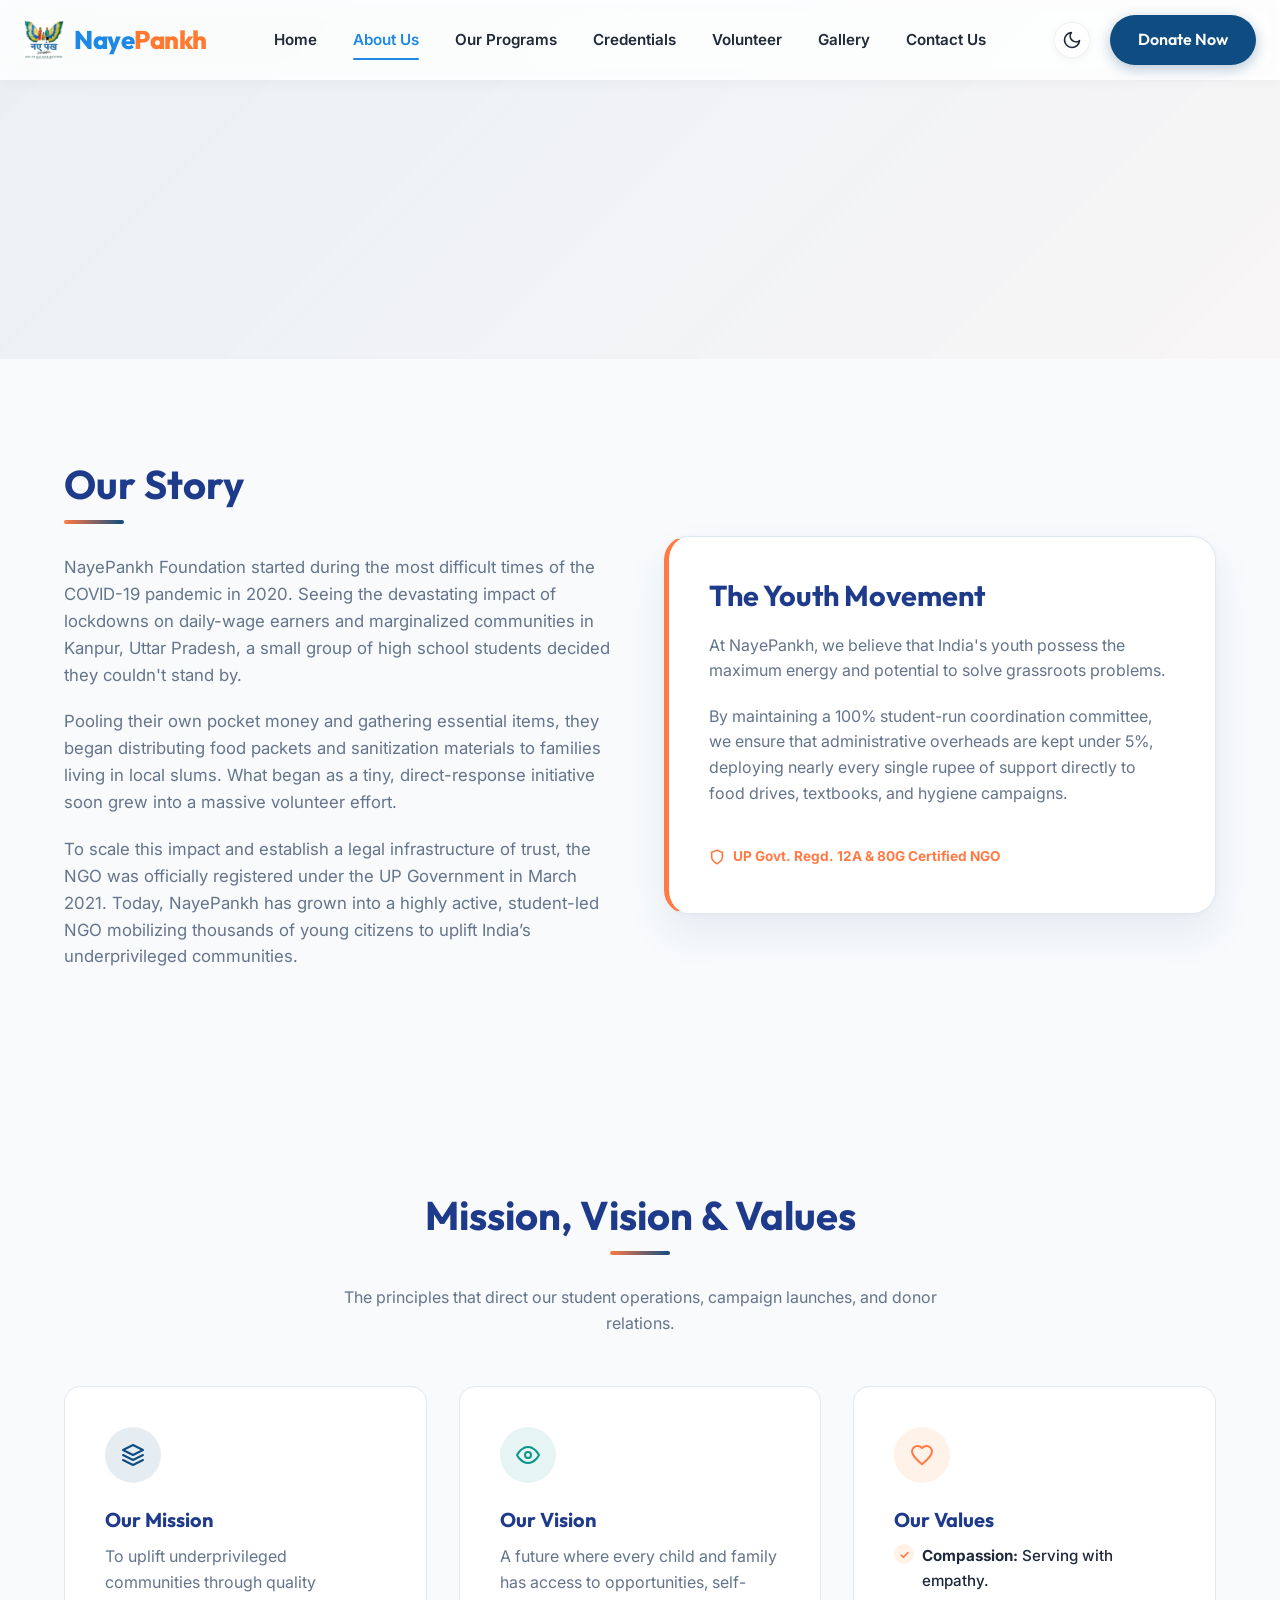
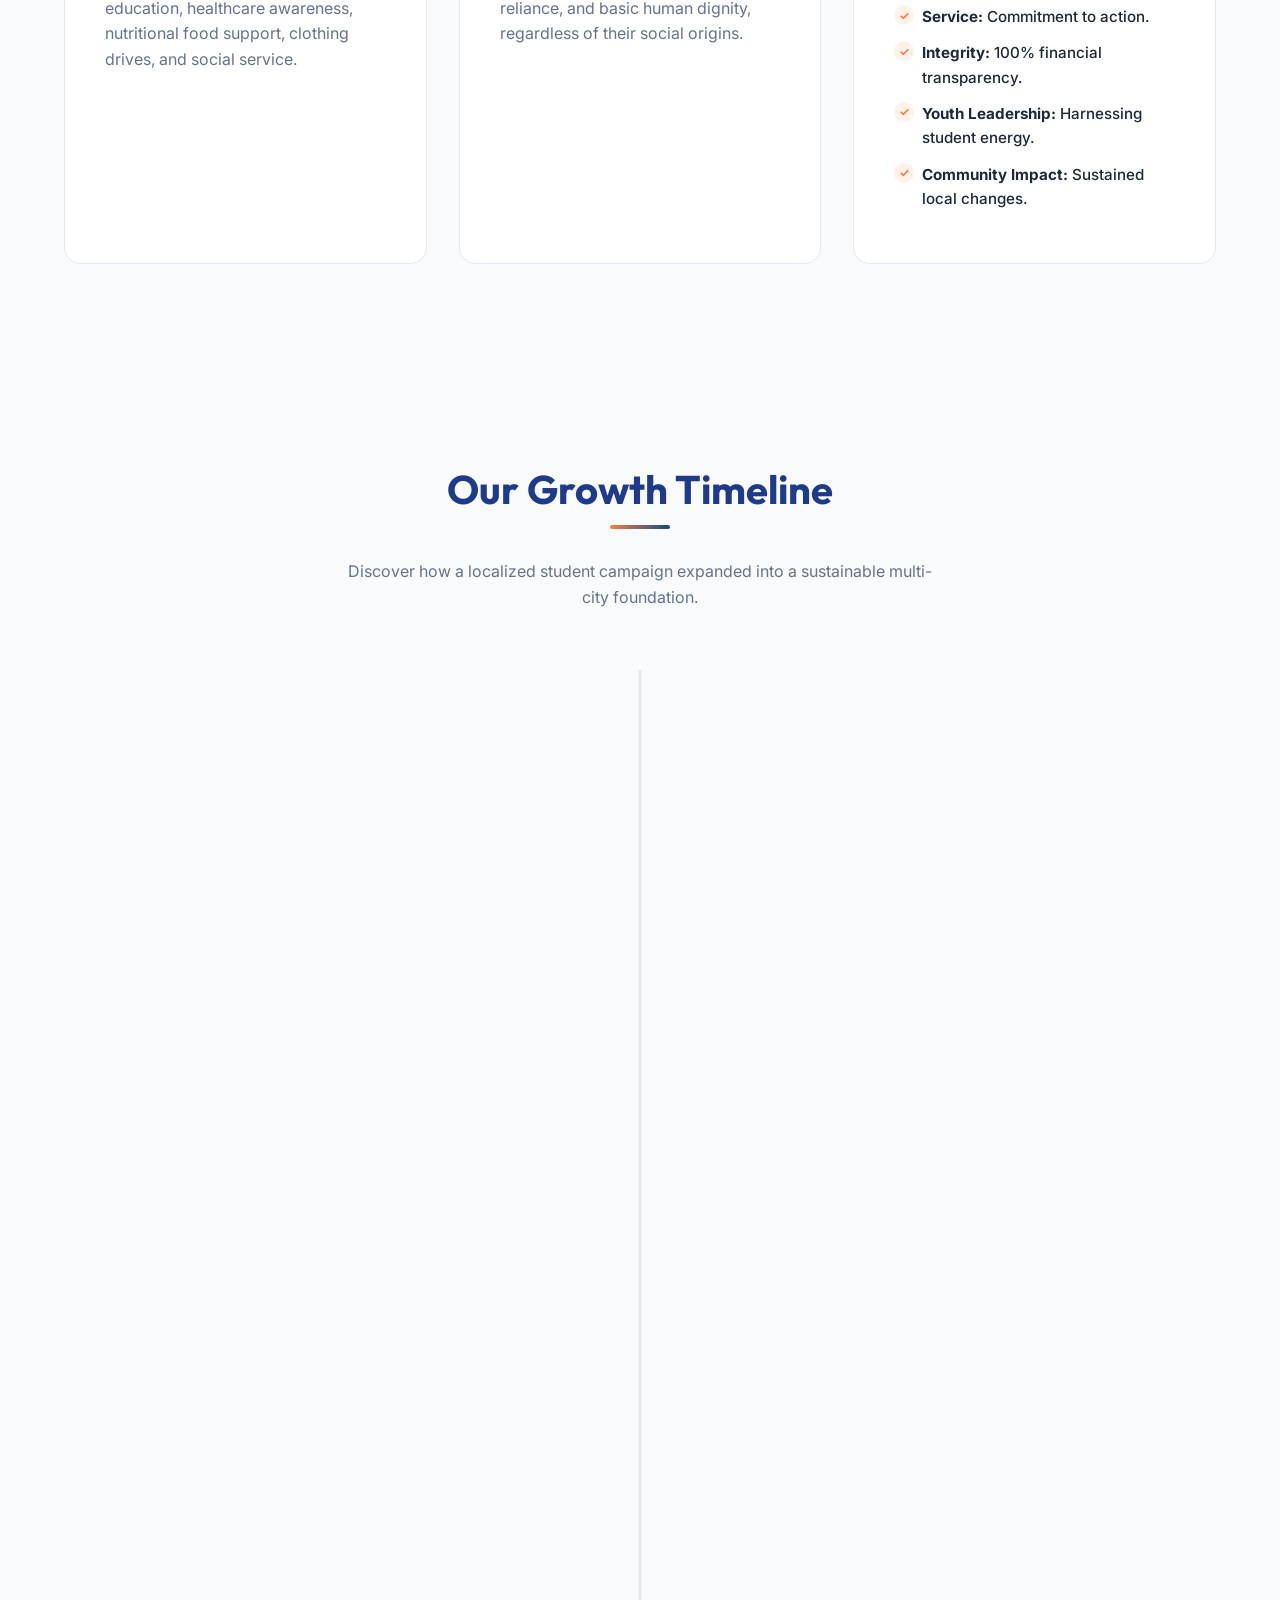
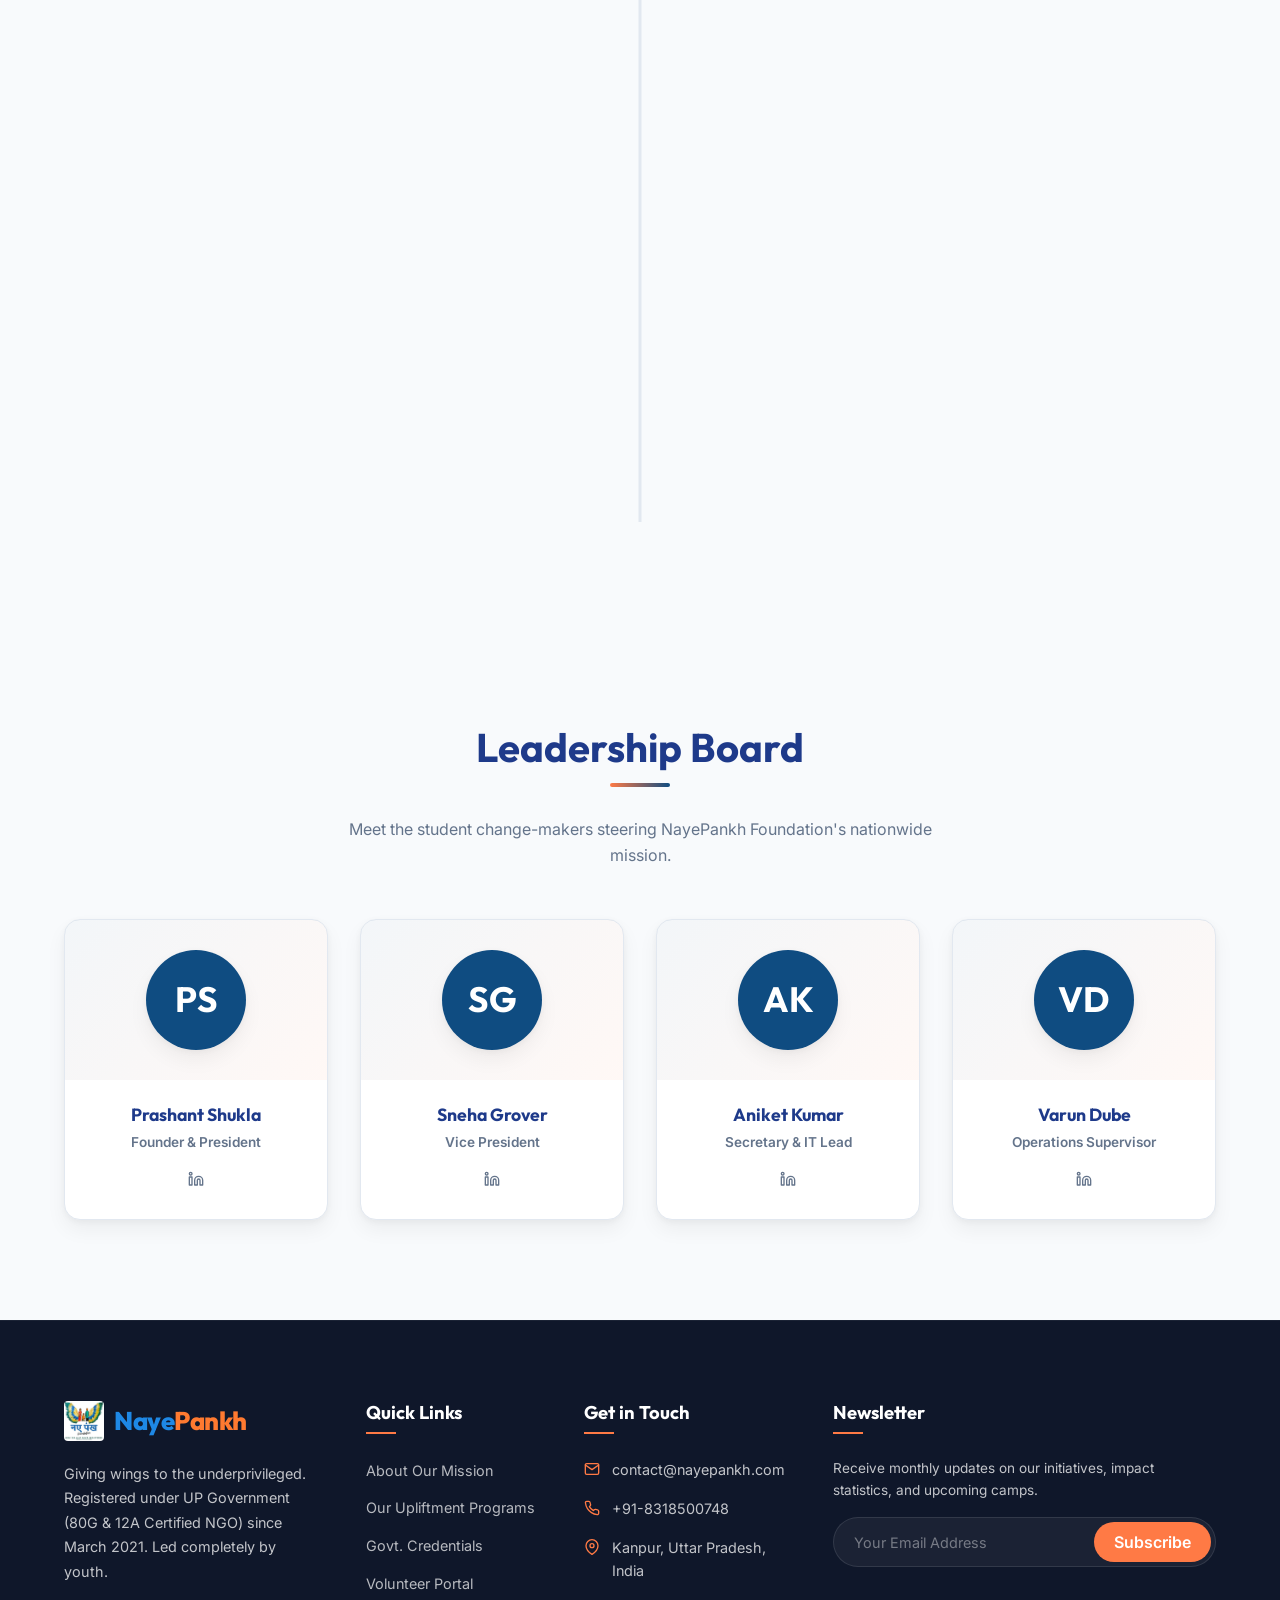
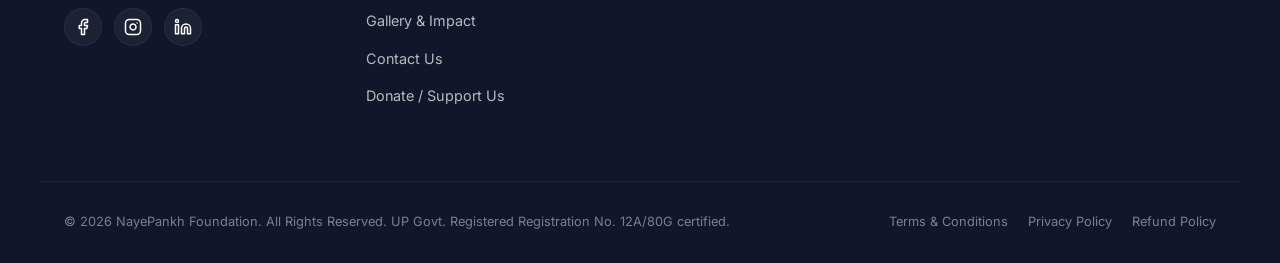
==== commit ca20d691: "fixing things" ====
--- a/about.html
+++ b/about.html
@@ -6,6 +6,15 @@
   <meta name="description" content="Learn about NayePankh Foundation's journey. Discover our story, mission, vision, values, and timeline of growth since starting during the pandemic in 2021.">
   <title>About Our Mission | NayePankh Foundation</title>
   <link rel="stylesheet" href="css/style.css">
+
+  <!-- SEO & Open Graph Tags -->
+  <meta property="og:title" content="NayePankh Foundation - Youth NGO">
+  <meta property="og:description" content="Support NayePankh Foundation. Donate to sponsor children's education, women's hygiene kits, and food relief.">
+  <meta property="og:image" content="https://nayepankh.vercel.app/assets/images/hero_children.png">
+  <meta property="og:url" content="https://nayepankh.vercel.app/">
+  <meta property="og:type" content="website">
+  <meta name="twitter:card" content="summary_large_image">
+  <meta name="keywords" content="NGO, Charity, Donation, India, Kanpur, Education, Food Relief">
 </head>
 <body>
 
@@ -16,11 +25,7 @@
     <div class="container navbar">
       <a href="index.html" class="logo">
         <div class="logo-icon">
-          <svg xmlns="http://www.w3.org/2000/svg" width="22" height="22" viewBox="0 0 24 24" fill="none" stroke="currentColor" stroke-width="2.5" stroke-linecap="round" stroke-linejoin="round">
-            <path d="M20.37 8.91l-8.17-8.17a2.12 2.12 0 0 0-3 0l-8.17 8.17a2.12 2.12 0 0 0 0 3l8.17 8.17a2.12 2.12 0 0 0 3 0l8.17-8.17a2.12 2.12 0 0 0 0-3z"></path>
-            <path d="M12 2v20"></path>
-            <path d="M17 12H7"></path>
-          </svg>
+          <img loading="lazy" src="assets/images/logo.jpeg" alt="NayePankh Logo" style="width: 100%; height: 100%; object-fit: cover;">
         </div>
         <div class="logo-text">Naye<span>Pankh</span></div>
       </a>
@@ -296,11 +301,7 @@
       <div class="footer-col footer-about">
         <a href="index.html" class="logo" style="color: white; margin-bottom: 20px;">
           <div class="logo-icon">
-            <svg xmlns="http://www.w3.org/2000/svg" width="22" height="22" viewBox="0 0 24 24" fill="none" stroke="currentColor" stroke-width="2.5" stroke-linecap="round" stroke-linejoin="round">
-              <path d="M20.37 8.91l-8.17-8.17a2.12 2.12 0 0 0-3 0l-8.17 8.17a2.12 2.12 0 0 0 0 3l8.17 8.17a2.12 2.12 0 0 0 3 0l8.17-8.17a2.12 2.12 0 0 0 0-3z"></path>
-              <path d="M12 2v20"></path>
-              <path d="M17 12H7"></path>
-            </svg>
+            <img loading="lazy" src="assets/images/logo.jpeg" alt="NayePankh Logo" style="width: 100%; height: 100%; object-fit: cover;">
           </div>
           <div class="logo-text">Naye<span>Pankh</span></div>
         </a>
--- a/css/style.css
+++ b/css/style.css
@@ -276,33 +276,50 @@
 }
 
 /* ==========================================
-   HEADER & FLOATING NAVBAR
+   HEADER & FLOATING NAVBAR (MODERN NGO REDESIGN)
    ========================================== */
+@keyframes slideDown {
+  from { transform: translateY(-100%); }
+  to { transform: translateY(0); }
+}
+
 .navbar-wrapper {
   position: fixed;
   top: 0;
   left: 0;
   width: 100%;
+  height: 80px;
   z-index: 1000;
-  padding: 20px 0;
-  transition: padding var(--transition-normal), background-color var(--transition-normal);
+  display: flex;
+  align-items: center;
+  justify-content: center;
+  background: rgba(255, 255, 255, 0.85);
+  backdrop-filter: blur(10px);
+  -webkit-backdrop-filter: blur(10px);
+  box-shadow: 0 4px 10px rgba(0,0,0,0.03);
+  transition: background-color 0.3s ease, box-shadow 0.3s ease;
+  animation: slideDown 0.6s cubic-bezier(0.16, 1, 0.3, 1) forwards;
 }
 
 .navbar-wrapper.scrolled {
-  padding: 12px 0;
-  background-color: rgba(255, 255, 255, 0.85);
-  backdrop-filter: blur(20px);
-  -webkit-backdrop-filter: blur(20px);
-  border-bottom: 1px solid rgba(226, 232, 240, 0.8);
-  box-shadow: var(--shadow-sm);
+  background: rgba(255, 255, 255, 0.92);
+  box-shadow: 0 8px 30px rgba(0,0,0,0.08);
+}
+
+[data-theme="dark"] .navbar-wrapper {
+  background: rgba(15, 23, 42, 0.85);
+  border-bottom: 1px solid rgba(255,255,255,0.05);
 }
 
 [data-theme="dark"] .navbar-wrapper.scrolled {
-  background-color: rgba(11, 15, 25, 0.85);
-  border-bottom: 1px solid rgba(30, 41, 59, 0.8);
+  background: rgba(15, 23, 42, 0.95);
+  box-shadow: 0 8px 30px rgba(0,0,0,0.4);
 }
 
 .navbar {
+  width: 100%;
+  max-width: 1400px;
+  padding: 0 24px;
   display: flex;
   justify-content: space-between;
   align-items: center;
@@ -313,125 +330,193 @@
   display: flex;
   align-items: center;
   gap: 10px;
+  transition: transform 0.3s cubic-bezier(0.16, 1, 0.3, 1);
+}
+.logo:hover {
+  transform: scale(1.02);
+}
+.logo-icon {
+  width: 40px;
+  height: 40px;
+  border-radius: 4px;
+  overflow: hidden;
+  display: flex;
+  align-items: center;
+  justify-content: center;
+}
+.logo-text {
   font-family: var(--font-title);
   font-weight: 800;
-  font-size: 1.5rem;
-  color: var(--primary-dark);
-}
-.logo-icon {
-  width: 42px;
-  height: 42px;
-  background: linear-gradient(135deg, var(--accent), var(--primary));
-  border-radius: var(--radius-sm);
-  display: flex;
-  align-items: center;
-  justify-content: center;
-  color: white;
-  box-shadow: var(--shadow-sm);
-  font-size: 1.3rem;
-  font-weight: 800;
-  position: relative;
-  overflow: hidden;
-}
-.logo-icon::after {
-  content: '';
-  position: absolute;
-  top: -50%;
-  left: -50%;
-  width: 200%;
-  height: 200%;
-  background: linear-gradient(45deg, transparent, rgba(255, 255, 255, 0.3), transparent);
-  transform: rotate(45deg);
-  transition: transform var(--transition-slow);
-}
-.logo:hover .logo-icon::after {
-  transform: translate(50%, 50%) rotate(45deg);
-}
-
+  font-size: 1.6rem;
+  color: #1E88E5; /* Hope Blue */
+  letter-spacing: -0.5px;
+}
 .logo-text span {
-  color: var(--accent);
+  color: #FF7A30; /* Warm Orange */
 }
 
 /* Nav Links */
 .nav-menu {
   display: flex;
   list-style: none;
-  gap: 32px;
+  gap: 36px;
   align-items: center;
 }
 
 .nav-link {
-  font-weight: 500;
+  font-weight: 600;
   font-size: 0.95rem;
-  color: var(--text-main);
+  color: #1F2937;
   position: relative;
-  padding: 6px 0;
+  padding: 8px 0;
+  transition: color 0.3s ease, transform 0.3s ease;
+  display: inline-block;
+}
+.nav-link:hover {
+  color: #1E88E5;
+  transform: translateY(-2px);
 }
 .nav-link::after {
   content: '';
   position: absolute;
   bottom: 0;
-  left: 0;
+  left: 50%;
   width: 0;
   height: 2px;
-  background-color: var(--accent);
-  border-radius: var(--radius-round);
-  transition: width var(--transition-normal);
+  background-color: #1E88E5;
+  transition: width 0.3s cubic-bezier(0.16, 1, 0.3, 1), left 0.3s cubic-bezier(0.16, 1, 0.3, 1);
+  border-radius: 2px;
 }
 .nav-link:hover::after,
 .nav-link.active::after {
   width: 100%;
+  left: 0;
 }
 .nav-link.active {
-  color: var(--accent);
-  font-weight: 600;
+  color: #1E88E5;
+}
+
+[data-theme="dark"] .nav-link {
+  color: #E2E8F0;
+}
+[data-theme="dark"] .nav-link:hover,
+[data-theme="dark"] .nav-link.active {
+  color: #3B82F6;
 }
 
 /* Actions in Nav */
 .nav-actions {
   display: flex;
   align-items: center;
-  gap: 16px;
+  gap: 20px;
+}
+
+/* Specific styling for Navbar Donate Button */
+#btn-donate-nav {
+  background: linear-gradient(135deg, #1E88E5, #43A047);
+  color: #FFFFFF;
+  border-radius: 50px;
+  font-weight: 600;
+  padding: 10px 26px;
+  transition: all 0.3s cubic-bezier(0.16, 1, 0.3, 1);
+  box-shadow: 0 4px 15px rgba(30, 136, 229, 0.2);
+  border: none;
+}
+#btn-donate-nav:hover {
+  transform: scale(1.03);
+  box-shadow: 0 8px 25px rgba(30, 136, 229, 0.4);
+  background: linear-gradient(135deg, #1E88E5, #43A047);
+  color: #FFFFFF;
 }
 
 /* Theme Switcher Toggle */
 .theme-toggle {
-  width: 40px;
-  height: 40px;
-  border-radius: var(--radius-round);
-  background-color: var(--border-color);
-  color: var(--text-main);
+  width: 36px;
+  height: 36px;
+  border-radius: 50%;
+  background-color: #FFFFFF;
+  color: #1F2937;
   cursor: pointer;
   display: flex;
   align-items: center;
   justify-content: center;
-  transition: all var(--transition-normal);
+  transition: all 0.3s ease;
+  border: 1px solid rgba(0,0,0,0.05);
+  box-shadow: 0 2px 8px rgba(0,0,0,0.05);
 }
 .theme-toggle:hover {
-  background-color: var(--primary-light);
-  color: white;
+  transform: translateY(-2px);
+  box-shadow: 0 4px 12px rgba(0,0,0,0.1);
+}
+[data-theme="dark"] .theme-toggle {
+  background: #1E293B;
+  color: #F8FAFC;
+  border-color: rgba(255,255,255,0.05);
 }
 
 /* Mobile Toggle Hamburger */
 .hamburger {
   display: none;
   flex-direction: column;
-  gap: 6px;
+  gap: 5px;
   cursor: pointer;
   padding: 5px;
-  z-index: 1001;
+  z-index: 1002;
 }
 .hamburger span {
   display: block;
-  width: 25px;
-  height: 3px;
-  background-color: var(--primary-dark);
-  border-radius: 3px;
-  transition: all var(--transition-normal);
-}
-
+  width: 24px;
+  height: 2px;
+  background-color: #1F2937;
+  border-radius: 2px;
+  transition: all 0.3s cubic-bezier(0.16, 1, 0.3, 1);
+}
 [data-theme="dark"] .hamburger span {
-  background-color: white;
+  background-color: #F8FAFC;
+}
+
+@media (max-width: 992px) {
+  .nav-menu {
+    position: fixed;
+    top: 0;
+    right: -100%;
+    width: 300px;
+    height: 100vh;
+    background: rgba(255, 255, 255, 0.98);
+    backdrop-filter: blur(15px);
+    -webkit-backdrop-filter: blur(15px);
+    flex-direction: column;
+    justify-content: center;
+    gap: 30px;
+    padding: 40px;
+    box-shadow: -10px 0 30px rgba(0,0,0,0.1);
+    transition: right 0.4s cubic-bezier(0.16, 1, 0.3, 1);
+    z-index: 1001;
+  }
+  .nav-menu.active {
+    right: 0;
+  }
+  [data-theme="dark"] .nav-menu {
+    background: rgba(15, 23, 42, 0.98);
+  }
+  .nav-link {
+    font-size: 1.25rem;
+    padding: 10px 0;
+    width: 100%;
+    text-align: center;
+  }
+  .hamburger {
+    display: flex;
+  }
+  .hamburger.active span:nth-child(1) {
+    transform: translateY(7px) rotate(45deg);
+  }
+  .hamburger.active span:nth-child(2) {
+    opacity: 0;
+  }
+  .hamburger.active span:nth-child(3) {
+    transform: translateY(-7px) rotate(-45deg);
+  }
 }
 
 /* ==========================================
@@ -2666,4 +2751,73 @@
 }
 
 
-
+/* ==========================================
+   PREMIUM NGO ANIMATIONS
+   ========================================== */
+
+/* Smooth Navigation Scrolling */
+html {
+  scroll-behavior: smooth;
+}
+
+/* Page Load Animation (Framer Motion style) */
+@keyframes pageFadeIn {
+  from { opacity: 0; transform: translateY(15px); }
+  to { opacity: 1; transform: translateY(0); }
+}
+body {
+  animation: pageFadeIn 0.8s cubic-bezier(0.16, 1, 0.3, 1) forwards;
+}
+
+/* Fade-Up Scroll Reveal */
+.reveal {
+  opacity: 0;
+  transform: translateY(30px);
+  transition: opacity 0.8s cubic-bezier(0.16, 1, 0.3, 1), transform 0.8s cubic-bezier(0.16, 1, 0.3, 1);
+}
+.reveal.active {
+  opacity: 1;
+  transform: translateY(0);
+}
+
+/* Staggered Delays */
+.delay-100 { transition-delay: 100ms; }
+.delay-200 { transition-delay: 200ms; }
+.delay-300 { transition-delay: 300ms; }
+.delay-400 { transition-delay: 400ms; }
+
+/* Floating NGO Illustrations */
+.floating {
+  animation: float 6s ease-in-out infinite;
+}
+@keyframes float {
+  0% { transform: translateY(0px); }
+  50% { transform: translateY(-15px); }
+  100% { transform: translateY(0px); }
+}
+
+/* Premium Hover Lift Effects */
+.card, .stat-card, .founder-card, .gallery-item {
+  transition: transform 0.4s cubic-bezier(0.16, 1, 0.3, 1), box-shadow 0.4s cubic-bezier(0.16, 1, 0.3, 1);
+}
+.card:hover, .stat-card:hover, .founder-card:hover {
+  transform: translateY(-8px);
+  box-shadow: 0 20px 40px rgba(0,0,0,0.08);
+}
+
+/* Parallax Hero Effect */
+.page-hero, .hero {
+  background-attachment: fixed;
+  background-position: center;
+  background-size: cover;
+}
+
+/* Subtle CTA Pulse */
+.pulse {
+  animation: subtlePulse 3s infinite;
+}
+@keyframes subtlePulse {
+  0% { box-shadow: 0 0 0 0 rgba(16, 185, 129, 0.4); }
+  50% { box-shadow: 0 0 0 10px rgba(16, 185, 129, 0); }
+  100% { box-shadow: 0 0 0 0 rgba(16, 185, 129, 0); }
+}
